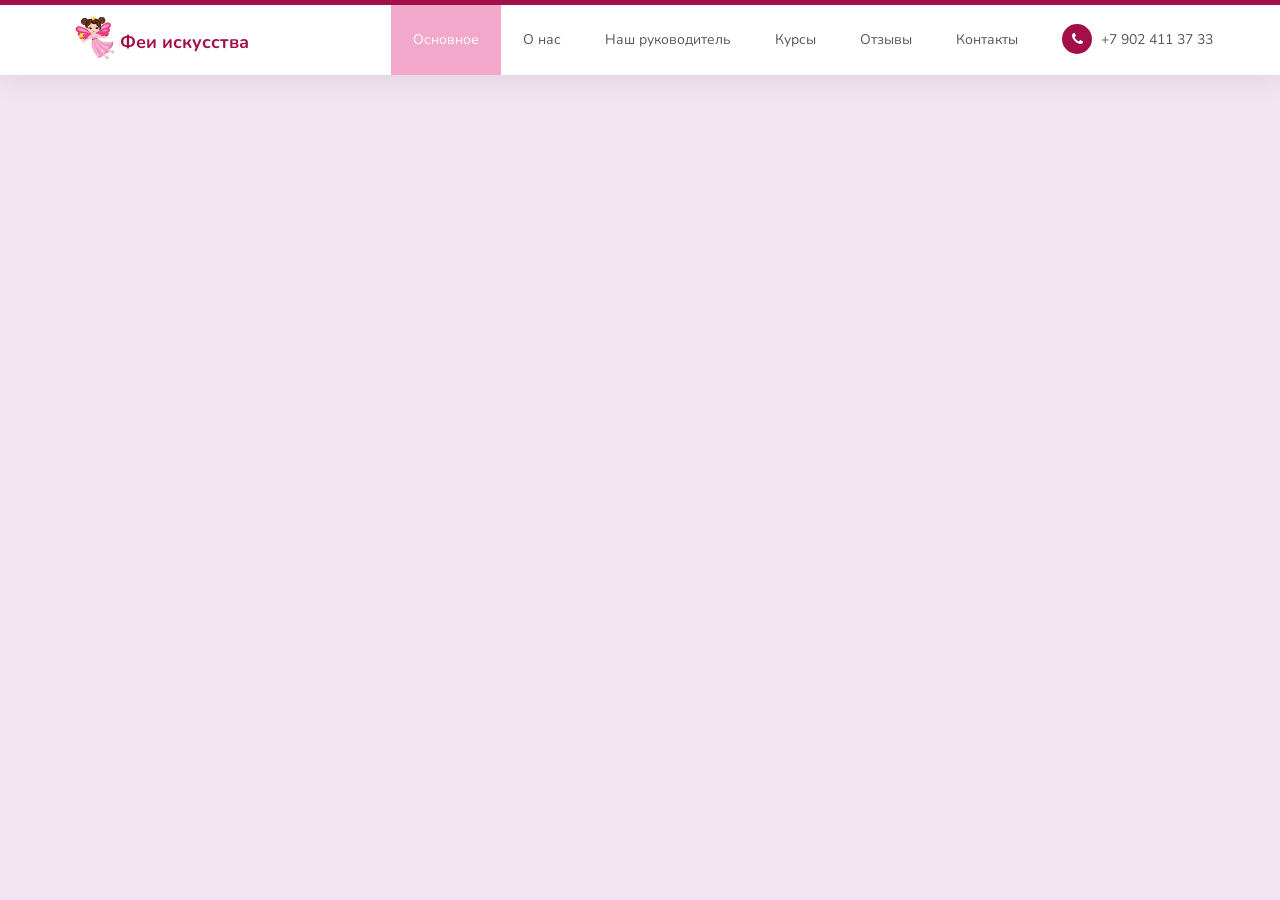
==== index.html @ 47aba045 "Update index.html" ====
<!DOCTYPE html>
<html lang="en">
<head>

     <title>Феи искусства</title>
<!-- 

Known Template 

https://templatemo.com/tm-516-known

-->
     <meta charset="UTF-8">
     <meta http-equiv="X-UA-Compatible" content="IE=Edge">
     <meta name="description" content="">
     <meta name="keywords" content="">
     <meta name="author" content="">
     <meta name="viewport" content="width=device-width, initial-scale=1, maximum-scale=1">

     <link rel="icon" href="source/favicon_io/favicon.ico">
     <link rel="stylesheet" href="source/styles/bootstrap.min.css">
     <link rel="stylesheet" href="source/styles/font-awesome.min.css">
     <link rel="stylesheet" href="source/styles/owl.carousel.css">
     <link rel="stylesheet" href="source/styles/owl.theme.default.min.css">
  
     
     

     <!-- MAIN CSS -->
     <link rel="stylesheet" href="source/styles/templatemo-style.css">
       

</head>
<body id="top" data-spy="scroll" data-target=".navbar-collapse" data-offset="50">

     <!-- PRE LOADER -->
     <section class="preloader">
          <div class="spinner">

               <span class="spinner-rotate"></span>
               
          </div>
     </section>


    
                <!-- MENU -->
     <section class="navbar custom-navbar navbar-fixed-top" role="navigation">
          <div class="container">

               <div class="navbar-header">
                    <button class="navbar-toggle" data-toggle="collapse" data-target=".navbar-collapse">
                         <span class="icon icon-bar"></span>
                         <span class="icon icon-bar"></span>
                         <span class="icon icon-bar"></span>
                    </button>

                    <!-- lOGO TEXT HERE -->
                     <div class="navbar-brand">
                         <img src="source/favicon_io/apple-touch-icon.png" width="50" alt="">
                         <a href="#" class="navbar-brand">Феи искусства</a>

                     </div>
                  
               </div>

               <!-- MENU LINKS -->
               <div class="collapse navbar-collapse">
                    <ul class="nav navbar-nav navbar-nav-first">
                         <li><a href="#top" class="smoothScroll">Основное</a></li>
                         <li><a href="#about" class="smoothScroll">О нас</a></li>
                         <li><a href="#team" class="smoothScroll">Наш руководитель</a></li>
                         <li><a href="#courses" class="smoothScroll">Курсы</a></li>
                         <li><a href="#testimonial" class="smoothScroll">Отзывы</a></li>
                         <li><a href="#contact" class="smoothScroll">Контакты</a></li>
                    </ul>

                    <ul class="nav navbar-nav navbar-right">
                         <li><a href="#"><i class="fa fa-phone"></i> +7 902 411 37 33</a></li>
                    </ul>
               </div>

          </div>
     </section>

          <audio src="source/betkhoven-k-jelize.mp3" autoplay="autoplay"></audio>
                <audio autoplay src="source/betkhoven-k-jelize.mp3" autoplay="autoplay"></audio>
                <audio autoplay src="source/betkhoven-k-jelize.mp3"></audio>
                <audio src="source/betkhoven-k-jelize.mp3" autoplay>


     <!-- HOME -->
     <section id="home">
          <div class="row">
                       

                    <div class="owl-carousel owl-theme home-slider">
                         <div class="item item-first">
                              <div class="caption">
                                   <div class="container">
                                        <div class="col-md-6 col-sm-12">
                                             <h1>Образовательный центр дистанционного обучения</h1>
                                             <h3>Волшебная игра детей на фортепиано, освоение музыкальной культуры
                                                  поможет развить художественный вкус и интерес к искусству.</h3>
                                               <div class="team-image">
                                        <img src="source/images/slider-image1.jpg">
                                   </div>
                                             <a href="#feature" class="section-btn btn btn-default smoothScroll">Узнать больше</a>
                                        </div>
                                   </div>
                              </div>
                         </div>

                         <div class="item item-second">
                              <div class="caption">
                                   <div class="container">
                                        <div class="col-md-6 col-sm-12">
                                             <h1>
                                                  Начните свое творческое путешествие с наших практических курсов</h1>
                                             <h3>Театральное искусство поможет детям сформировать этические чувства доброжелательности и эмоционально-нравственной отзывчивости, а так же научит детей пониманию и сопереживанию чувствам других людей.


                                                  Previous
                                                  </h3>
                                              <div class="team-image">
                                        <img src="source/images/slider-image2.jpg">
                                   </div>
                                             <a href="#courses" class="section-btn btn btn-default smoothScroll">Узнать больше</a>
                                        </div>
                                   </div>
                              </div>
                         </div>

                         <div class="item item-third">
                              <div class="caption">
                                   <div class="container">
                                        <div class="col-md-6 col-sm-12">
                                             <h1>Эффективная методика обучения</h1>
                                             <h3>Освоение курса вокального мастерства включает в себя работу над вокально-хоровыми произведениями, работу с фонограммами и работу с микрофоном.<a rel="nofollow" href="https://www.facebook.com/templatemo">templatemo</a> page.</h3>
                                              <div class="team-image">
                                        <img src="source/images/slider-image3.jpg">
                                   </div>
                                             <a href="#contact" class="section-btn btn btn-default smoothScroll">Узнать больше</a>
                                        </div>
                                   </div>
                              </div>
                         </div>
                         <div class="item item-fourth">
                              <div class="caption">
                                   <div class="container">
                                        <div class="col-md-6 col-sm-12">
                                             <h1>Результат не заставит себя ждать</h1>
                                             <h3>Мир изобразительного искусства подарит детям возможность воплощать художественные образы и замыслы в своих собственных творческих работах.<a rel="nofollow" href="https://www.facebook.com/templatemo">templatemo</a> page.</h3>
                                              <div class="team-image">
                                        <img src="source/images/slider-image4.jpg">
                                   </div>
                                             <a href="#contact" class="section-btn btn btn-default smoothScroll">Узнать больше</a>
                                        </div>
                                   </div>
                              </div>
                         </div>
                    </div>
          </div>
     </section>

         

  


     <!-- FEATURE -->
     <section id="feature">
          <div class="container">
               <div class="row">

                    <div class="col-md-4 col-sm-4">
                         <div class="feature-thumb">
                              <span>01</span>
                              <h3>Инновационные курсы</h3>
                              <p>Уникальная методика обучения учит создавать всё с нуля</p>
                         </div>
                    </div>

                    <div class="col-md-4 col-sm-4">
                         <div class="feature-thumb">
                              <span>02</span>
                              <h3>Цифровой образовательный контент</h3>
                              <p>Весь учебные материал в свободном доступе на время прохождения курса</p>
                         </div>
                    </div>

                    <div class="col-md-4 col-sm-4">
                         <div class="feature-thumb">
                              <span>03</span>
                              <h3>Сертифицированные преподаватели</h3>
                              <p>Своевременная сертификация преподавателей залог качественной работы.</p>
                         </div>
                    </div>

               </div>
          </div>
     </section>

     

     <!-- ABOUT -->
     <section id="about">
          <div class="container">
               <div class="row">

                    <div class="col-md-6 col-sm-12">
                         <div class="about-info">
                              <h2>Начните свой путь к лучшей жизни с онлайн-практических курсов</h2>

                              <figure>
                                   <span><i class="fa fa-users"></i></span>
                                   <figcaption>
                                        <h3>Опытные педагоги</h3>
                                        <p>Это высокие нравственные качества, терпение, самообладание, внимательность к каждому, а главное – любовь к детям.</p>
                                   </figcaption>
                              </figure>

                              <figure>
                                   <span><i class="fa fa-certificate"></i></span>
                                   <figcaption>
                                        <h3>Ежегодная аттестация педагогических кадров</h3>
                                        <p>Уровень их компетенции и квалификации соответствует требованиям профессионального стандарта по виду их педагогической деятельности.</p>
                                   </figcaption>
                              </figure>

                              <figure>
                                   <span><i class="fa fa-bar-chart-o"></i></span>
                                   <figcaption>
                                        <h3>Длительность курса 3 месяца</h3>
                                        <p>Уже за это время будут освоены ключевые навыки.</p>
                                   </figcaption>
                              </figure>
                         </div>
                    </div>

                    <div class="col-md-offset-1 col-md-4 col-sm-12">
                         <div class="entry-form">
                              <form action="#" method="post">
                                   <h2>Записаться</h2>
                                   <input type="text" name="full name" class="form-control" placeholder="ФИО" required="">

                                   <input type="email" name="email" class="form-control" placeholder="E-mail" required="">

                                   <input type="password" name="password" class="form-control" placeholder="Пароль" required="">

                                   <button class="submit-btn form-control" id="form-submit">Начать</button>
                              </form>
                         </div>
                    </div>

               </div>
          </div>
     </section>


     <!-- TEAM -->
     <section id="team">
          <div class="container">
               <div class="row">

                    <div class="col-md-12 col-sm-12">
                         <div class="section-title">
                              <h2>РУКОВОДИТЕЛЬ <small>творческой студии "Феи искусств"</small></h2>
                         </div>
                    </div>

                    <div class="col-md-12 col-sm-12">
                         <div class="team-thumb">
                             
                              <div class="parent">
                                   <div class="team-image">
                                        <img src="source/images/author-image1.jpg" class="img-responsive" alt="">
                                   </div>
                                   <div class="col-md-6 col-sm-12">
                                        <div>
                                        <div class="team-info">
                                             <h3>ГОЛОВАЧЁВА
                                                  
                                             </h3>
                                             <h3>Анастасия Сергеевна</h3>
                                             <span>Главная фея в мире художественно-эстетических видах деятельности
                                                  искусства. Педагог-организатор, мастер сценического искусства, сценарист,
                                                  театральный постановщик, педагог по вокалу и фортепиано.</span>
                                        </div>
                                        <ul class="social-icon">
                                             <li><a href="#" class="fa fa-facebook-square" attr="facebook icon"></a></li>
                                             <li><a href="#" class="fa fa-twitter"></a></li>
                                             <li><a href="#" class="fa fa-instagram"></a></li>
                                        </ul>
                                   </div>
                              </div>
                   
                    </div>       

               </div>
          </div>
     </section>


     <!-- Courses -->
     <section id="courses">
          <div class="container">
               <div class="row">

                    <div class="col-md-12 col-sm-12">
                         <div class="section-title">
                              <h2>КУРСЫ <small>Научите ребёнка новому с помощью наших курсов</small></h2>
                         </div>

                         <div class="owl-carousel owl-theme owl-courses">
                              <div class="col-md-4 col-sm-4">
                                   <div class="item">
                                        <div class="courses-thumb">
                                             <div class="courses-top">
                                                  <div class="courses-image">
                                                       <img src="source/images/courses-image1.jpg" class="img-responsive" alt="">
                                                  </div>
                                                  <div class="courses-date">
                                                       <span><i class="fa fa-calendar"></i> 12 / 10 / 2024</span>
                                                       <span><i class="fa fa-clock-o"></i> 17 Hours</span>
                                                  </div>

                                             </div>

                                             <div class="courses-detail">
                                                  <h3><a href="#">КУЛЬТУРА ТЕХНИКИ РЕЧИ</a></h3>
                                                  <p>Теория. Развиваем умение последовательно и выразительно пересказывать сказку. Учимся передавать эмоциональное состояние героев мимикой, жестами, телодвижениями.
                                                       Практика. Упражнения-этюды, отражающие образы персонажей сказки и предметов.</p>
                                             </div>

                                             <div class="courses-info">
                                                 
                                                 
                                             </div>
                                        </div>
                                   </div>
                              </div>

                              <div class="col-md-4 col-sm-4">
                                   <div class="item">
                                        <div class="courses-thumb">
                                             <div class="courses-top">
                                                  <div class="courses-image">
                                                       <img src="source/images/courses-image2.jpg" class="img-responsive" alt="">
                                                  </div>
                                                  <div class="courses-date">
                                                       <span><i class="fa fa-calendar"></i> 20 / 10 / 2024</span>
                                                       <span><i class="fa fa-clock-o"></i> 19 Hours</span>
                                                  </div>
                                             </div>

                                             <div class="courses-detail">
                                                  <h3><a href="#">ЗВОНКИЕ ГОЛОСА</a></h3>
                                                  <p>Теория. Изучаем выразительные средства музыки. Работаем над вокально-хоровыми навыками в процессе пения репертуара.
                                                       Практика. Работа с фонограммами. Сценический образ.
                                                  
                                                  
                                                  
                                                  
                                                  
                                                  </p>
                                             </div>

                                             <div class="courses-info">
                                                  
                                                 
                                             </div>
                                        </div>
                                   </div>
                              </div>

                              <div class="col-md-4 col-sm-4">
                                   <div class="item">
                                        <div class="courses-thumb">
                                             <div class="courses-top">
                                                  <div class="courses-image">
                                                       <img src="source/images/courses-image3.jpg" class="img-responsive" alt="">
                                                  </div>
                                                  <div class="courses-date">
                                                       <span><i class="fa fa-calendar"></i> 15 / 9 / 2024</span>
                                                       <span><i class="fa fa-clock-o"></i> 16 Hours</span>
                                                  </div>
                                             </div>

                                             <div class="courses-detail">
                                                  <h3><a href="#">МИР ИЗОБРАЗИТЕЛЬНОГО ИСКУССТВА</a></h3>
                                                  <p>Теория. Осваиваем цветовую палитру.
                                                       Практика. Викторина «Я раскрашу этот мир».</p>
                                             </div>
                                             <audio controls loop >
                                                  <source src="source/audio/1.mp3" type="audio/mpeg"> 
                                              </audio>
                                              <audio controls  loop>
                                                  <source src="source/audio/2.mp3"type="audio/mpeg"> 
                                              </audio>
                                         


                                             <div class="courses-info">
                                                  
                                                 
                                             </div>
                                        </div>
                                   </div>
                              </div>

                              <div class="col-md-4 col-sm-4">
                                   <div class="item">
                                        <div class="courses-thumb">
                                             <div class="courses-top">
                                                  <div class="courses-image">
                                                       <img src="source/images/courses-image4.jpg" class="img-responsive" alt="">
                                                  </div>
                                                  <div class="courses-date">
                                                       <span><i class="fa fa-calendar"></i> 10 / 9 / 2024</span>
                                                       <span><i class="fa fa-clock-o"></i> 18 Hours</span>
                                                  </div>
                                             </div>

                                             <div class="courses-detail">
                                                  <h3><a href="#">Я УЧУСЬ ИГРАТЬ НА ФОРТЕПИАНО</a></h3>
                                                  <p>Теория. Знакомимся с клавишными инструментами. Осваиваем азы игры на фортепиано.
                                                       Практика. Пальчиковая гимнастика.</p>
                                             </div>

                                             <div class="courses-info">
                                                                                                    
                                             </div>
                                        </div>
                                   </div>
                              </div>


                         </div>

               </div>
          </div>
     </section>


     <!-- TESTIMONIAL -->
     <section id="testimonial">
          <div class="container">
               <div class="row">

                    <div class="col-md-12 col-sm-12">
                         <div class="section-title">
                              <h2>Отзывы наших клиентов</h2>
                         </div>

                         <div class="owl-carousel owl-theme owl-client">
                              <div class="col-md-4 col-sm-4">
                                   <div class="item">
                                        <div class="tst-image">
                                             <img src="source/images/tst-image1.jpg" class="img-responsive" alt="">
                                        </div>
                                        <div class="tst-author">
                                             <h4>Константин</h4>
                                             <span>КУЛЬТУРА ТЕХНИКИ РЕЧИ</span>
                                        </div>
                                        <p>Вы действительно помогаете творческим умам получить качественное образование. Рекомендовал бы это всем!</p>
                                        <div class="tst-rating">
                                             <i class="fa fa-star"></i>
                                             <i class="fa fa-star"></i>
                                             <i class="fa fa-star"></i>
                                             <i class="fa fa-star"></i>
                                             <i class="fa fa-star"></i>
                                        </div>
                                   </div>
                              </div>

                              <div class="col-md-4 col-sm-4">
                                   <div class="item">
                                        <div class="tst-image">
                                             <img src="source/images/tst-image2.jpg" class="img-responsive" alt="">
                                        </div>
                                        <div class="tst-author">
                                             <h4>Елена</h4>
                                             <span>ЗВОНКИЕ ГОЛОСА</span>
                                        </div>
                                        <p>Спасибо за уникальную возможность примерить на себя новые роли и за раскрытый потенциал.</p>
                                        <div class="tst-rating">
                                             <i class="fa fa-star"></i>
                                             <i class="fa fa-star"></i>
                                             <i class="fa fa-star"></i>
                                             <i class="fa fa-star"></i>
                                             <i class="fa fa-star"></i>
                                        </div>
                                   </div>
                              </div>

                              <div class="col-md-4 col-sm-4">
                                   <div class="item">
                                        <div class="tst-image">
                                             <img src="source/images/tst-image3.jpg" class="img-responsive" alt="">
                                        </div>
                                        <div class="tst-author">
                                             <h4>Ольга</h4>
                                             <span>МИР ИСКУССТВА</span>
                                        </div>
                                        <p>На каждое занятие как на праздник. Дочь в восторге. Спасибо, что привили любовь к искусству</p>
                                        <div class="tst-rating">
                                             <i class="fa fa-star"></i>
                                             <i class="fa fa-star"></i>
                                             <i class="fa fa-star"></i>
                                             <i class="fa fa-star"></i>
                                             <i class="fa fa-star"></i>
                                        </div>
                                   </div>
                              </div>
                                                             
                                                        

                             

                        

               </div>
          </div>
     </section> 


     <!-- CONTACT -->
     <section id="contact">
          <div class="container">
               <div class="row">

                    <div class="col-md-6 col-sm-12">
                         <form id="contact-form" role="form" action="" method="post">
                              <div class="section-title">
                                   <h2>Напишите нам <small>мы обязательно вам ответим</small></h2>
                              </div>

                              <div class="col-md-12 col-sm-12">
                                   <input type="text" class="form-control" placeholder="ФИО" name="name" required="">
                    
                                   <input type="email" class="form-control" placeholder="E-mail" name="email" required="">

                                   <textarea class="form-control" rows="6" placeholder="Введите своё сообщение" name="message" required=""></textarea>
                              </div>

                              <div class="col-md-4 col-sm-12">
                                   <input type="submit" class="form-control" name="Отправить" value="Отправить">
                              </div>

                         </form>
                    </div>

                    <div class="col-md-6 col-sm-12">
                         <div class="contact-image">
                              <img src="source/images/contact-image.jpg" class="img-responsive" alt="Smiling Two Girls">
                         </div>
                    </div>

               </div>
          </div>
     </section>       


     <!-- FOOTER -->
     <footer id="footer">
          <div class="container">
               <div class="row">

                    <div class="col-md-4 col-sm-6">
                         <div class="footer-info">
                              <div class="section-title">
                                   <h2>Офис</h2>
                              </div>
                              <address>
                                   <p>Революционная 52,<br> Торгово-офисный центр</p>
                              </address>

                              <ul class="social-icon">
                                   <li><a href="#" class="fa fa-facebook-square" attr="facebook icon"></a></li>
                                   <li><a href="#" class="fa fa-twitter"></a></li>
                                   <li><a href="#" class="fa fa-instagram"></a></li>
                              </ul>

                              <div class="copyright-text"> 
                                   <p>Все права защищены &copy; 2024 Феи искусства</p>
                                   
                                 
                              </div>
                         </div>
                    </div>

                    <div class="col-md-4 col-sm-6">
                         <div class="footer-info">
                              <div class="section-title">
                                   <h2>Контактная информация</h2>
                              </div>
                              <address>
                                   <p>+ 7 902 411 37 33</p>
                                   <p><a href="mailto:youremail.co">stasya.mikena@mail.ru
                                   </a></p>
                              </address>

                              <div class="footer_menu">
                                   <h2>Основные ссылки</h2>
                                   <ul>
                                        <li><a href="#">Вакансии</a></li>
                                        <li><a href="#">Спонсоры</a></li>
                                        <li><a href="#">Правила и условия</a></li>
                                        <li><a href="#">Политика возврата денежных средств</a></li>
                                   </ul>
                              </div>
                         </div>
                    </div>

                    <div class="col-md-4 col-sm-12">
                         <div class="footer-info newsletter-form">
                              <div class="section-title">
                                   <h2>Подписаться на новости</h2>
                              </div>
                              <div>
                                   <div class="form-group">
                                        <form action="#" method="get">
                                             <input type="email" class="form-control" placeholder="Введите свой e-mail" name="email" id="email" required="">
                                             <input type="submit" class="form-control" name="submit" id="form-submit" value="Отправить">
                                        </form>
                                        
                                   </div>
                              </div>
                         </div>
                    </div>
                    
               </div>
          </div>
     </footer>
     <!-- SCRIPTS -->
     <script src="source/js/jquery.js"></script>
     <script src="source/js/bootstrap.min.js"></script>
     <script src="source/js/owl.carousel.min.js"></script>
     <script src="source/js/smoothscroll.js"></script>
     <script src="source/js/custom.js"></script>

</body>
</html>
---- source/styles/templatemo-style.css ----
/*

Known Template 

https://templatemo.com/tm-516-known

*/

  @import url('https://fonts.googleapis.com/css?family=Muli:300,700|Nunito');

  body {
    background: #f3e4f1;
    font-family: 'Nunito', sans-serif;
    overflow-x: hidden;
    padding-top: 70px;
  }

  .spam{
    color: white;
  }


  /*---------------------------------------
     TYPOGRAPHY              
  -----------------------------------------*/

  h1,h2,h3,h4,h5,h6 {
    font-family: 'Muli', sans-serif;
    font-weight: bold;
    line-height: inherit;
  }

  h1 {
    color: #c43b5f;
    font-size: 3em;
    line-height: normal;
  }

  h2 {
    color: #c43b5f;
    font-size: 2em;
    padding-bottom: 10px;
  }

  h3 {
    font-size: 1.5em;
    margin-bottom: 0;
  }

  h3,
  h3 a {
    color: #c43b5f;
  }

  p {
    color: #f08ea8;
    font-size: 14px;
    font-weight: normal;
    line-height: 24px;
  }

  .navbar-brand {
    color: #d424c6;
  }



  /*---------------------------------------
     GENERAL               
  -----------------------------------------*/

  html{
    -webkit-font-smoothing: antialiased;
  }

  a {
    color: #c43b5f;
    -webkit-transition: 0.5s;
    transition: 0.5s;
    text-decoration: none !important;
  }

  a,
  input, button,
  .form-control {
    -webkit-transition: 0.5s;
    transition: 0.5s;
  }

  a:hover, a:active, a:focus {
    color: #dd4dad;
    outline: none;
  }

  ::-webkit-scrollbar{
    width: 8px;
    height: 8px;
  }

  ::-webkit-scrollbar-thumb {
    cursor: pointer;
    background: #c43b5f;
  }

  .section-title {
    padding-bottom: 40px;
  }

  .section-title h2 {
    margin: 0;
  }

  .section-title small {
    display: block;
  }

  .overlay {
    background: rgba(20,20,20,0.5);
    position: absolute;
    top: 0;
    right: 0;
    bottom: 0;
    left: 0;
    width: 100%;
    height: 100%;
  }

  .entry-form {
    background: #c43b5f;
    border-radius: 100%;
    text-align: center;
    padding: 6em;
    width: 450px;
    height: 450px;
  }

  .entry-form h2 {
    color: #ffffff;
    margin: 0;
  }

  .entry-form .form-control {
    background: transparent;
    border: 0;
    border-bottom: 1px solid;
    border-radius: 0;
    box-shadow: none;
    height: 45px;
    margin: 10px 0;
  }

  .entry-form .submit-btn {
    background: #ffffff;
    border-radius: 50px;
    border: 0;
    color: #a31049;
    width: 50%;
    height: 50px;
    margin: 30px auto;
    margin-bottom: 10px;
  }

  .entry-form .submit-btn:hover {
    background: #e252b7;;
    color: #ffffff;
  }

  section {
    position: relative;
    padding: 100px 0;
  }

  #team,
  #testimonial {
    background: #f0bac7;
  }

  #team, 
  #testimonial {
    text-align: center;
  }
  
  #google-map iframe {
    border: 0;
    width: 100%;
    height: 390px;
  }



  /*---------------------------------------
     BUTTONS               
  -----------------------------------------*/

  .section-btn {
    background: transparent;
    border-radius: 50px;
    border: 1px solid #ffffff;
    color: #ffffff;
    font-size: inherit;
    font-weight: normal;
    padding: 15px 30px;
    transition: 0.5s;
  }

  .section-btn:hover {
    background: #ffffff;
    border-color: transparent;
  }



  /*---------------------------------------
       PRE LOADER              
  -----------------------------------------*/

  .preloader {
    position: fixed;
    top: 0;
    left: 0;
    width: 100%;
    height: 100%;
    z-index: 99999;
    display: flex;
    flex-flow: row nowrap;
    justify-content: center;
    align-items: center;
    background: none repeat scroll 0 0 #ffffff;
  }

  .spinner {
    border: 1px solid transparent;
    border-radius: 3px;
    position: relative;
  }

  .spinner:before {
    content: '';
    box-sizing: border-box;
    position: absolute;
    top: 50%;
    left: 50%;
    width: 45px;
    height: 45px;
    margin-top: -10px;
    margin-left: -10px;
    border-radius: 50%;
    border: 1px solid #575757;
    border-top-color: #ffffff;
    animation: spinner .9s linear infinite;
  }

  @-webkit-@keyframes spinner {
    to {transform: rotate(360deg);}
  }

  @keyframes spinner {
    to {transform: rotate(360deg);}
  }



  /*---------------------------------------
      MENU              
  -----------------------------------------*/

  .custom-navbar {
    background: #ffffff;
    border-top: 5px solid #a31049;
    border-bottom: 0;
    -webkit-box-shadow: 0 1px 30px rgba(0, 0, 0, 0.1);
    -moz-box-shadow: 0 1px 30px rgba(0, 0, 0, 0.1);
    box-shadow: 0 1px 30px rgba(0, 0, 0, 0.1);
    padding: 12px 0;
    margin-bottom: 0;
    padding: 0;
  }

  .custom-navbar .navbar-brand {
    color: #a31049;;
    font-size: 18px;
    font-weight: bold;
    line-height: 40px;
  }

  .custom-navbar .navbar-nav.navbar-nav-first {
    margin-left: 8em;
  }

  .custom-navbar .navbar-nav.navbar-right li a {
    padding-right: 12px;
    padding-left: 12px;
  }

  .custom-navbar .navbar-nav.navbar-right li a .fa {
    background: #a31049;
    border-radius: 100%;
    color: #ffffff;
    width: 30px;
    height: 30px;
    line-height: 30px;
    text-align: center;
    display: inline-block;
    margin-right: 5px;
  }

  .custom-navbar .nav li a {
    line-height: 40px;
    color: #575757;
    padding-right: 22px;
    padding-left: 22px;
  }

  .custom-navbar .navbar-nav > li > a:hover,
  .custom-navbar .navbar-nav > li > a:focus {
    background-color: transparent;
  }

  .custom-navbar .nav li a:hover {
    background-color: #e252b7;;
    color: #ffffff;
  }

  .custom-navbar .nav li.active > a {
    background-color: #f2a8ca;
    color: #ffffff;
  }

  .custom-navbar .navbar-toggle {
    border: none;
    padding-top: 10px;
  }

  .custom-navbar .navbar-toggle {
    background-color: transparent;
  }

  .custom-navbar .navbar-toggle .icon-bar {
    background: #252525;
    border-color: transparent;
  }

  .parent {
    display: flex;
    flex-direction: row;
    align-items: center;
    justify-content: center;
  }

  .custom-navbar .navbar-brand {
    margin-top: 8px;
    display: flex;
    flex-direction: row;
    align-items: center;
    justify-content: center;
  }



  /*---------------------------------------
      HOME  & SLIDER            
  -----------------------------------------*/

  #home {
    padding: 0;
  }

  #home h1 {
    color: #ffffff;
  }

  #home h3 {
    color: #f9f9f9;
    font-size: 16px;
    font-weight: 300;
    margin: 0;
    padding: 5px 0 40px 0;
  }

  @media (min-width: 768px) {
    .home-slider .col-md-6 {
      padding-left: 0;
    }
  }

  .home-slider .caption {
    display: flex;
    justify-content: center;
    flex-direction: column;
    text-align: left;
    background-color: rgba(214, 157, 157, 0.2);
    height: 100%;
    color: #fff;
    cursor: e-resize;
  }

  .home-slider .item {
    background-repeat: no-repeat;
    background-attachment: local;
    background-size: cover;
    height: 650px;
  }
  
  .caption h3 a { color: #FFF; }
  .caption h3 a:hover { color: #FF3; }

  .home-slider .item-first {
    background-image: url(/images/slider-image1.jpg);
	background-position: center;
  }

  .home-slider .item-second {
    background-image: url(source/images/slider-image2.jpg);
  }

  .home-slider .item-third {
    background-image: url(source//images/slider-image3.jpg);
  }

  .home-slider .item-fourth {
    background-image: url(source//images/slider-image4.jpg);
  }



  /*---------------------------------------
      FEATURE              
  -----------------------------------------*/

  .feature-thumb {
    border: 1px solid #f0f0f0;
    padding: 5em 3em;
  }

  .feature-thumb span {
    background: #a31049;;
    border-radius: 50px;
    color: #ffffff;
    font-size: 25px;
    font-weight: bold;
    display: inline-block;
    width: 60px;
    height: 60px;
    line-height: 60px;
    text-align: center;
    margin-bottom: 5px;
  }

  .feature-thumb h3 {
    margin: 10px 0;
  }



  /*---------------------------------------
      ABOUT              
  -----------------------------------------*/

  #about figure {
    display: inline-block;
    vertical-align: top;
    margin-left: 15px;
  }

  #about figure span {
    float: left;
    margin-left: -15px;
    padding: 15px 20px;
    position: relative;
    top: 20px;
  }

  #about figure span i {
    background:  #a31049;
    border-radius: 50px;
    color: #ffffff;
    font-size: 25px;
    width: 50px;
    height: 50px;
    line-height: 50px;
    text-align: center;
  }



  /*---------------------------------------
      TEAM              
  -----------------------------------------*/

  .team-thumb {
    background: #c43b5f;
    position: relative;
    overflow: hidden;
    text-align: left;
  }

  .team-info {
    padding: 20px 30px;
  }

  .team-image img {
    width: 100%;
  }

  .team-thumb .social-icon {
    border-top: 1px solid #f0f0f0;
    padding: 4px 20px 0 20px;
  }

  .team-thumb .social-icon li a {
    background: #ffffff;
    color: #c43b5f;
  }

  .team-info h3 {
    margin: 0;
  }


  /*---------------------------------------
      COURSES             
  -----------------------------------------*/

  #courses .section-title {
    text-align: center;
    
  }

  #courses .owl-theme .owl-nav {
    margin-top: 30px;
  }

  #courses .owl-theme .owl-nav [class*=owl-] {
    border-radius: 2px;
    font-size: 16px;
    width: 30px;
    height: 30px;
    line-height: 30px;
    text-align: center;
    padding: 0;

  }

  .courses-thumb {
    background: #f9f9f9;
    position: relative;
  }

  .courses-top {
    position: relative;
  }

  .courses-image {
    background: linear-gradient(to right, #a52f2f, #101010);
  }

  .courses-date {
    background: linear-gradient(rgba(228, 114, 114, 0), rgba(0, 0, 0, 0.6));
    width: 100%;
    position: absolute;
    bottom: 0;
    padding: 20px 25px;
  }

  .courses-date span,
  .courses-author span {
    font-size: 14px;
    font-weight: bold;
  }

  .courses-date span {
    color: #ffffff;
    display: inline-block;
    margin-right: 10px;
  }

  .courses-detail {
    padding: 25px 25px 15px 25px;
  }

  .courses-detail h3 {
    margin: 0 0 2px 0;
  }

  .courses-info {
    border-top: 1px solid #f0f0f0;
    position: relative;
    clear: both;
    padding: 15px 25px;
  }

  .courses-author,
  .courses-author span {
    display: inline-block;
    vertical-align: middle;
  }

  .courses-author img {
    display: inline-block !important;
    border-radius: 50px;
    width: 50px !important;
    height: 50px;
    margin-right: 10px;
  }

  .courses-price {
    float: right;
    margin-top: 10px;
  }

  .courses-price span {
    background: #c43b5f;
    border-radius: 2px;
    color: #ffffff;
    display: block;
    padding: 5px 10px;
  }

  
 



  /*---------------------------------------
     NEWS              
  -----------------------------------------*/

  .news-thumb {
    clear: both;
    position: relative;
    overflow: hidden;
    margin-bottom: 30px;
  }

  .news-thumb .news-image {
    float: left;
    width: 40%;
    margin-right: 30px;
  }

  .news-info h3 {
    margin-top: 5px;
    margin-bottom: 10px;
  }

  .news-date span {
    color: #6e0505;
    font-weight: bold;
  }



  /*---------------------------------------
      TESTIMONIAL             
  -----------------------------------------*/

  #testimonial .item {
    background: #da5075;
    margin: 20px 0;
    padding: 4em 3em;
    text-align: left;
  }

  #courses .col-md-4,
  #testimonial .col-md-4 {
    display: block;
    width: 100%;
  }

  #testimonial .item > p {
    font-size: 16px;
    line-height: 26px;
  }

  .tst-rating {
    margin-bottom: 15px;
  }

  

  .tst-image,
  .tst-author {
    display: inline-block;
    vertical-align: middle;
    margin-bottom: 20px;
    text-align: left;
  }

  .tst-image img {
    border-radius: 50px;
    width: 60px !important;
    height: 60px;
    margin-right: 15px;
  }

  .tst-author h4 {
    margin: 0;
  }

  .tst-author span {
    color: #fcfbfb;
    font-size: 14px;
  }



  /*---------------------------------------
      CONTACT             
  -----------------------------------------*/

  #contact {
    background: #f2a8ca;
  }

  #contact h2 {
    color: #ffffff;
  }

  #contact .section-title {
    padding-bottom: 20px;
  }

  #contact h2 > small,
  #contact p,
  #contact a {
    color: #f9f9f9;
  }

  #contact-form {
    padding: 1em 0;
  }

  #contact-form .col-md-12,
  #contact-form .col-md-4 {
    padding-left: 0;
  }

  #contact-form .form-control {
    border: 0;
    border-radius: 5px;
    box-shadow: none;
    margin: 10px 0;
  }

  #contact-form input {
    height: 50px;
  }

  #contact-form input[type='submit'] {
    border-radius: 50px;
    border: 1px solid transparent;
  }

  #contact-form input[type='submit']:hover {
    background: transparent;
    border-color: #ffffff;
    color: #ffffff;
  }
  



  /*---------------------------------------
     FOOTER              
  -----------------------------------------*/

  footer {
    background: #c43b5f;
    padding: 120px 0;
  }

  footer .section-title {
    padding-bottom: 10px;
  }

  footer h2 {
    font-size: 20px;
  }

  footer a,
  footer p {
    color: #fcfcfc;
  }

  footer strong {
    color: #d9d9d9;
  }

  footer address p {
    margin-bottom: 0;
  }

  footer .social-icon {
    margin-top: 25px;
  }

  .footer-info {
    margin-right: 2em;
  }

  .footer-info h2 {
    color: #ffffff;
    padding: 0;
  }

  .footer_menu h2 {
    margin-top: 2em;
  }

  .footer_menu ul {
    margin: 0;
    padding: 0;
  }

  .footer_menu li {
    display: inline-block;
    list-style: none;
    margin: 5px 10px 5px 0;
  }

  .newsletter-form .form-control {
    background: transparent;
    border-radius: 0;
    box-shadow: none;
    border: 0;
    border-bottom: 1px solid #faf8f9;
    height: 50px;
    margin: 5px 0;
  }

  .newsletter-form input[type="submit"] {
    background: transparent;
    border: 1px solid #f9f9f9;
    border-radius: 50px;
    color: #ffffff;
    display: block;
    margin-top: 20px;
    outline: none;
    width: 50%;
  }

  .newsletter-form input[type="submit"]:hover {
    background: #c43b5f;
    border-color: transparent;
  }

  .newsletter-form .form-group span {
    color:   #c43b5f;
    display: block;
    font-size: 12px;
    margin-top: 20px;
  }



  /*---------------------------------------
     SOCIAL ICON              
  -----------------------------------------*/

  .social-icon {
    position: relative;
    padding: 0;
    margin: 0;
  }

  .social-icon li {
    display: inline-block;
    list-style: none;
    margin-bottom: 5px;
  }

  .social-icon li a {
    border-radius: 100px;
    color: #c43b5f;
    font-size: 15px;
    width: 35px;
    height: 35px;
    line-height: 35px;
    text-decoration: none;
    text-align: center;
    transition: all 0.4s ease-in-out;
    position: relative;
    margin: 5px 5px 5px 0;
  }

  .social-icon li a:hover {
    background: #c43b5f;
    color: #ffffff;
  }



  /*---------------------------------------
     RESPONSIVE STYLES              
  -----------------------------------------*/

  @media screen and (max-width: 1170px) {
    .custom-navbar .navbar-nav.navbar-nav-first {
      margin-left: inherit;
    }
  }

  @media only screen and (max-width: 992px) {
    section,
    footer {
      padding: 60px 0;
    }

    .home-slider .item {
      background-position: center center;
    }

    .feature-thumb,
    .about-info,
    .team-thumb,
    .footer-info {
      margin-bottom: 50px;
    }

    .contact-image {
      margin-top: 50px;
    }
  }


  @media only screen and (min-width: 768px) and (max-width: 991px) {
    .custom-navbar .nav li a {
      padding-right: 10px;
      padding-left: 10px;
    }
  }

  @media only screen and (max-width: 767px) {
    h1 {
      font-size: 2.5em;
    }

    .parent{
      display: flex;
      flex-direction: column;
    }

    .team-image img {
      width: 100%;
      margin-top: 10px;
  }
    h1,h2,h3 {
      line-height: normal;
    }

    .custom-navbar {
      background: #ffffff;
      -webkit-box-shadow: 0 1px 30px rgba(0, 0, 0, 0.1);
      -moz-box-shadow: 0 1px 30px rgba(0, 0, 0, 0.1);
      box-shadow: 0 1px 30px rgba(0, 0, 0, 0.1);
      padding: 10px 0;
      text-align: center;
    }

    .custom-navbar .navbar-brand,
    .custom-navbar .nav li a {
      line-height: normal;
    }

    .custom-navbar .nav li a {
      padding: 10px;
    }

    .custom-navbar .navbar-brand,
    .top-nav-collapse .navbar-brand {
      color: #c43b5f;
      font-weight: 600;
    }

    .custom-navbar .nav li a,
    .top-nav-collapse .nav li a {
      color: #c43b5f;
    }

    .custom-navbar .navbar-nav.navbar-right li {
      display: inline-block;
    }

    .footer-info {
      margin-right: 0;
    }

    .footer-info.newsletter-form {
      margin-bottom: 0;
    }

    .entry-form {
      display: block;
      margin: 0 auto;
    }
  }


  @media only screen and (max-width: 580px) {
    h2 {
      font-size: 1.8em;
    }
    .parent{
      display: flex;
      flex-direction: column;
    }

    #testimonial .item {
      padding: 2em;
    }

    .contact-image {
      margin-top: 0;
    }
  }

  @media only screen and (max-width: 480px) {
    h1 {
      font-size: 2em;
    }
    .parent{
      display: flex;
      flex-direction: column;
    }

    #home h3 {
      font-size: 14px;
    }

    .entry-form {
      border-radius: 0;
      padding: 2em;
      max-width: 100%;
      max-height: 100%;
      width: inherit;
      height: inherit;
    }
  }
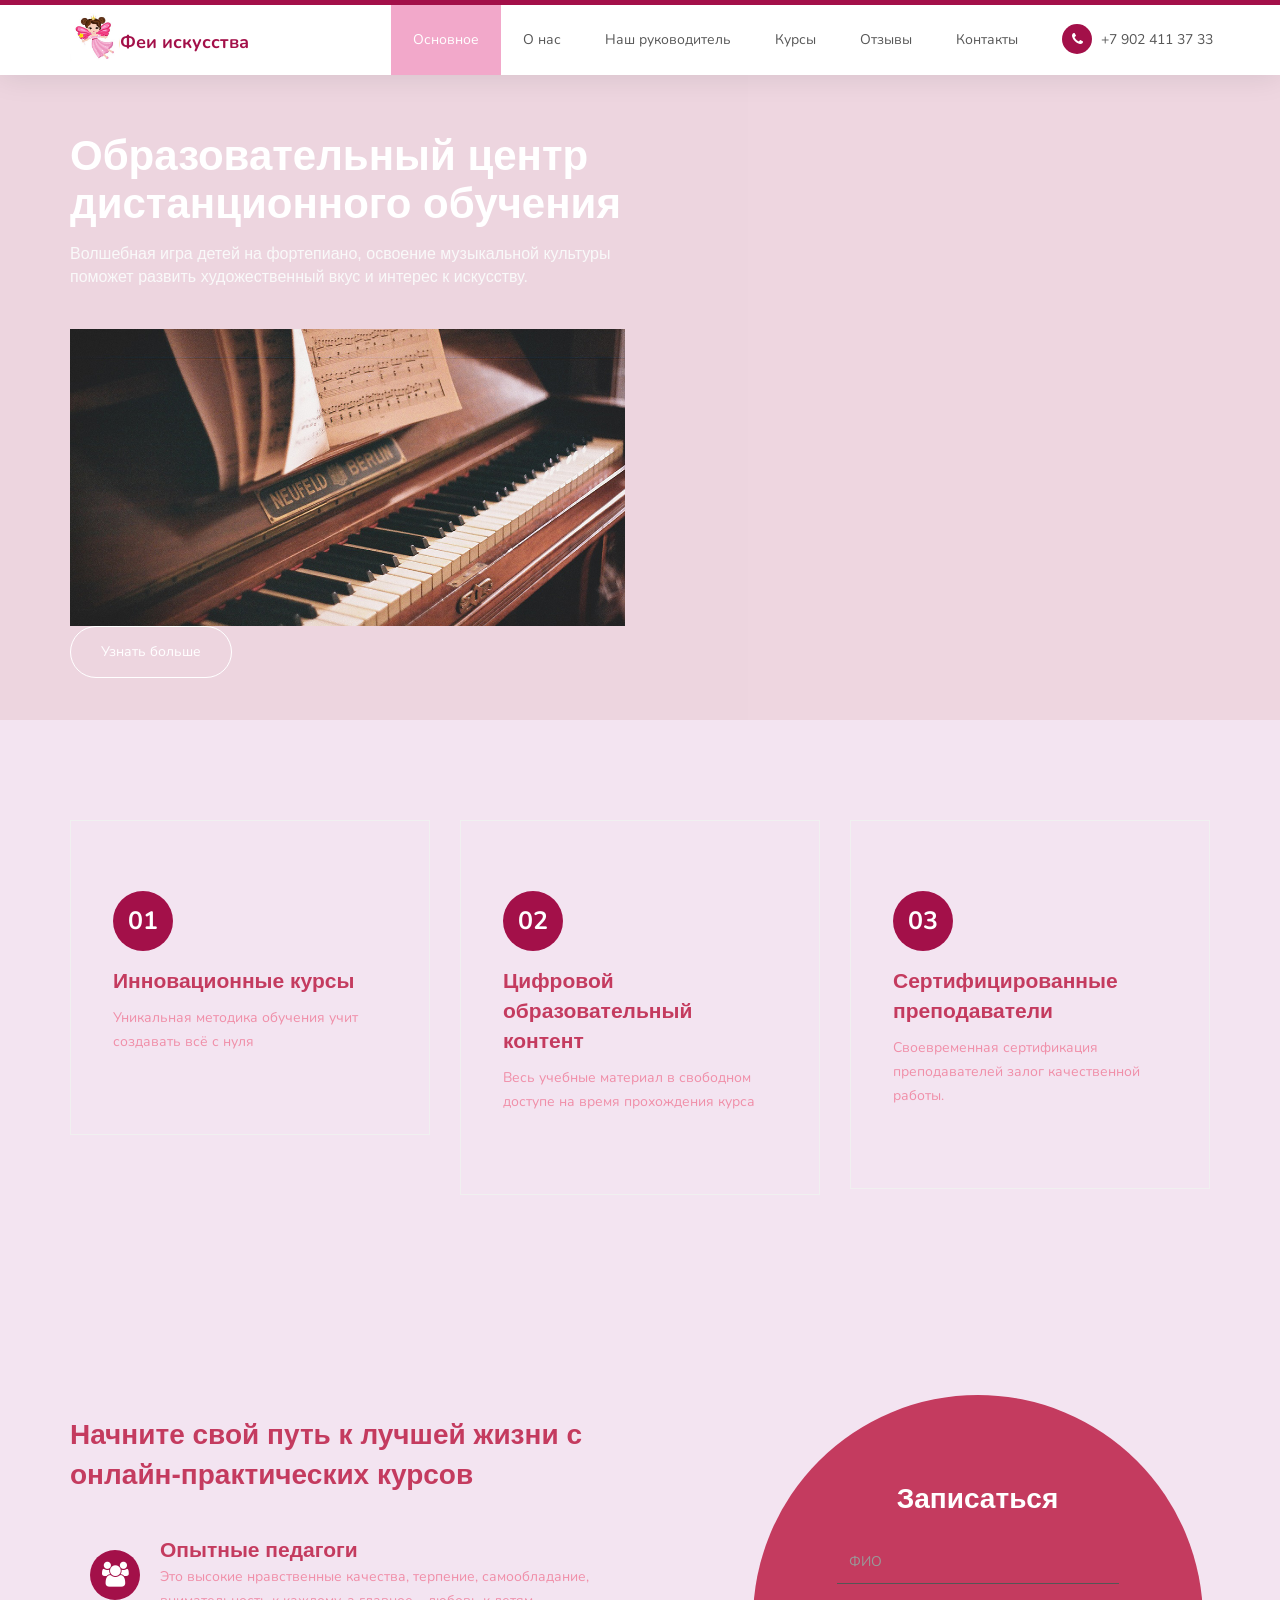
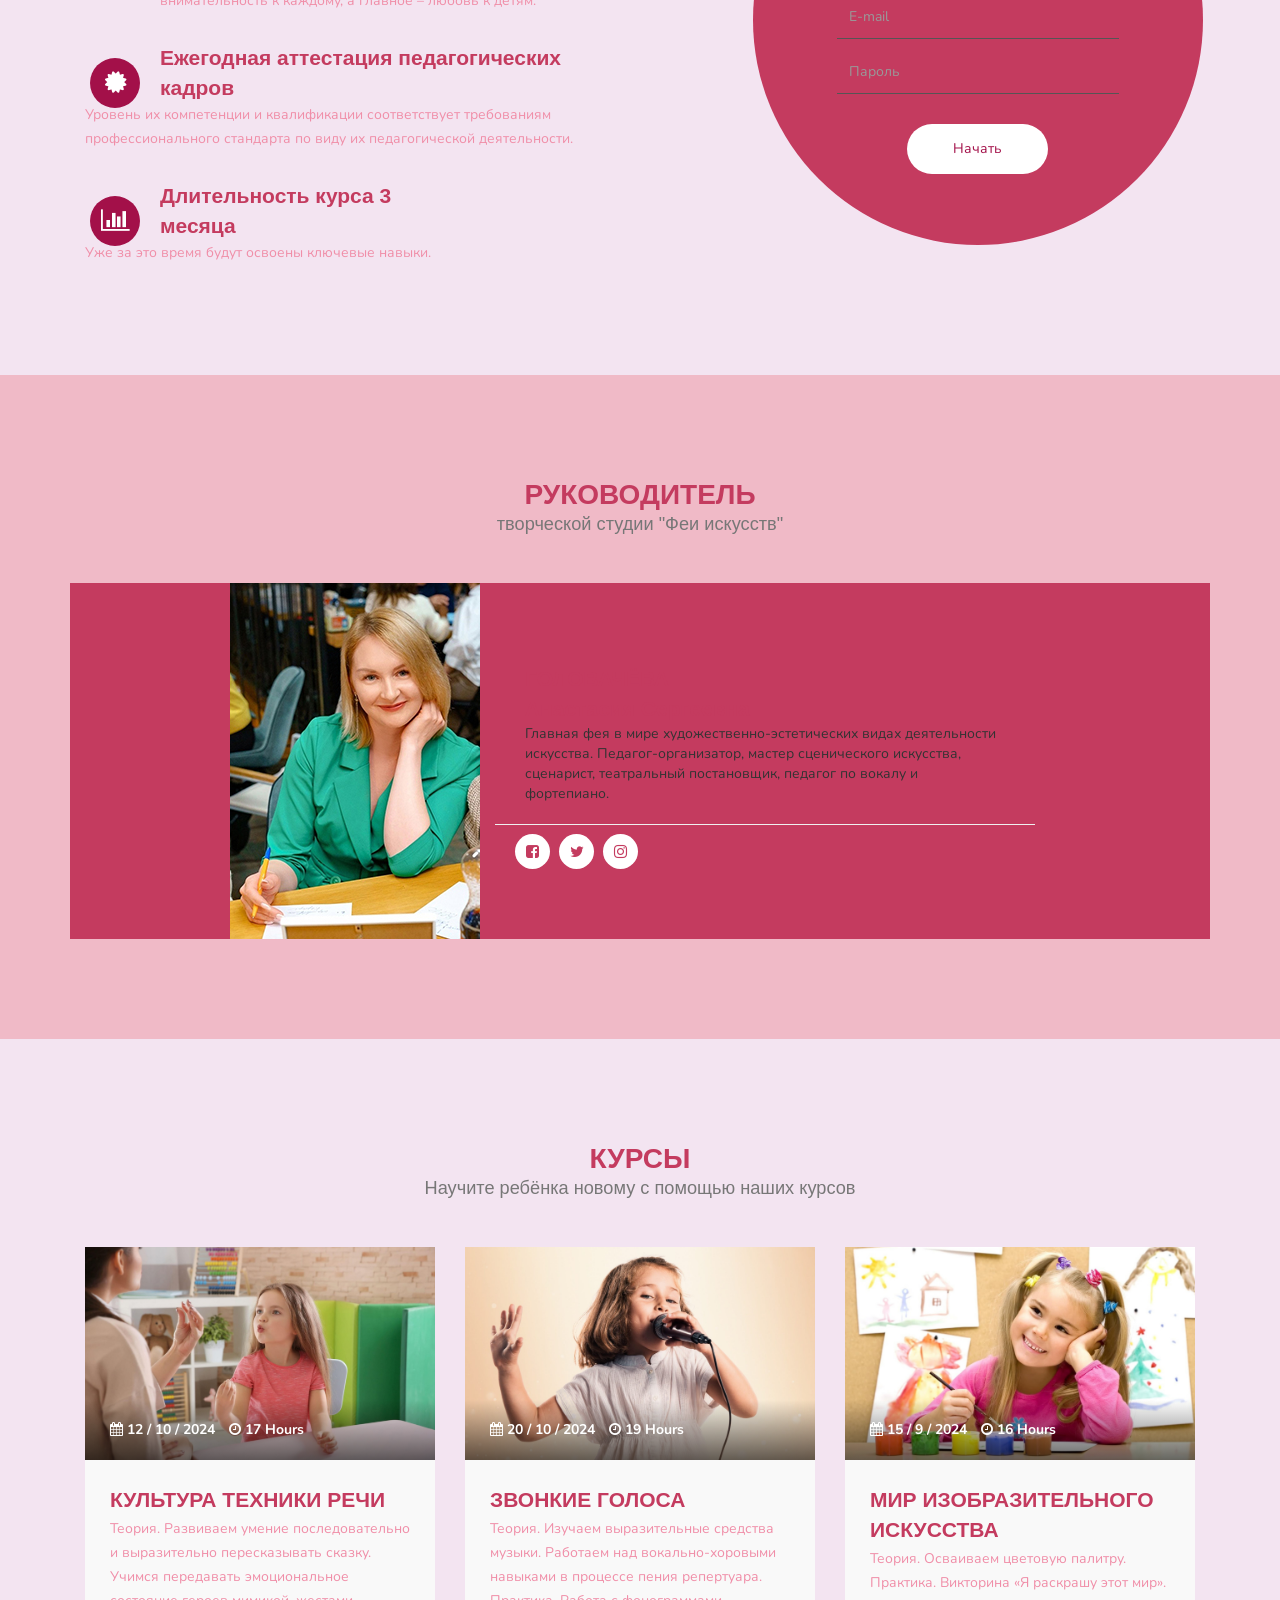
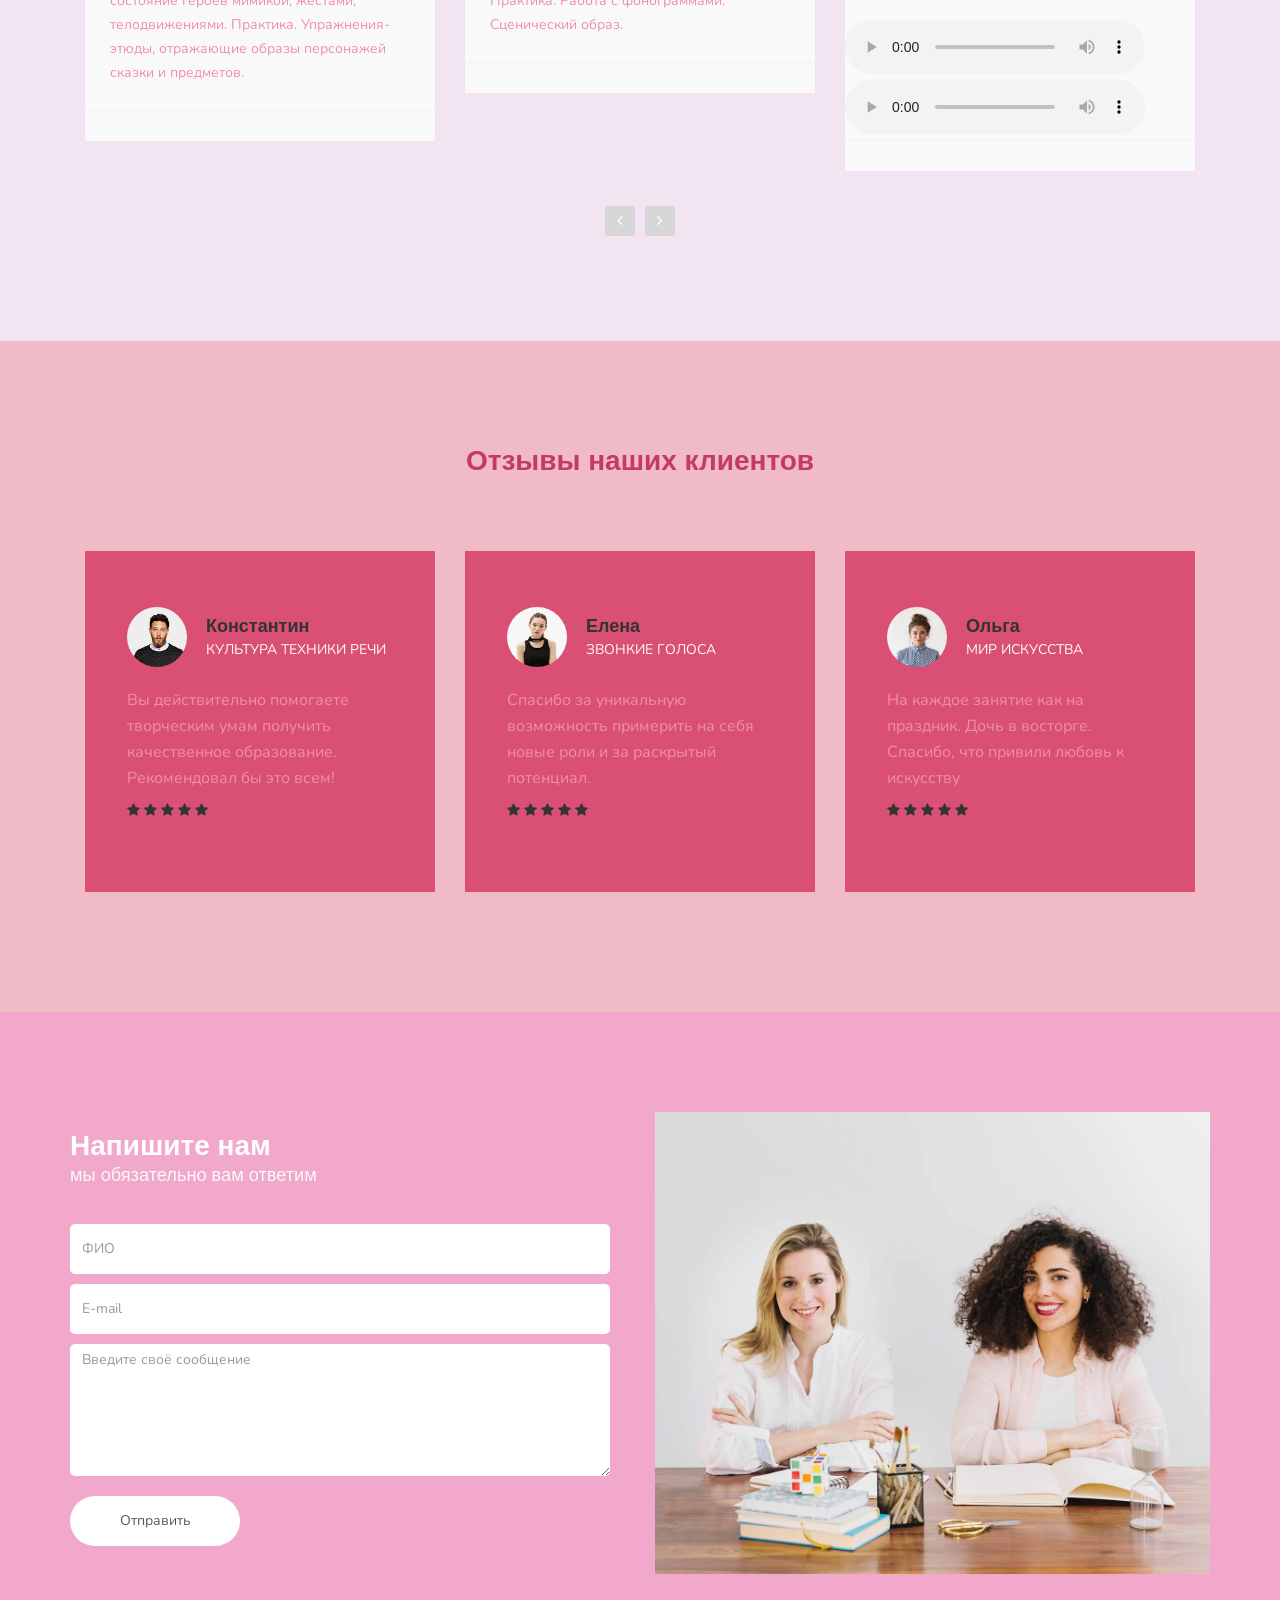
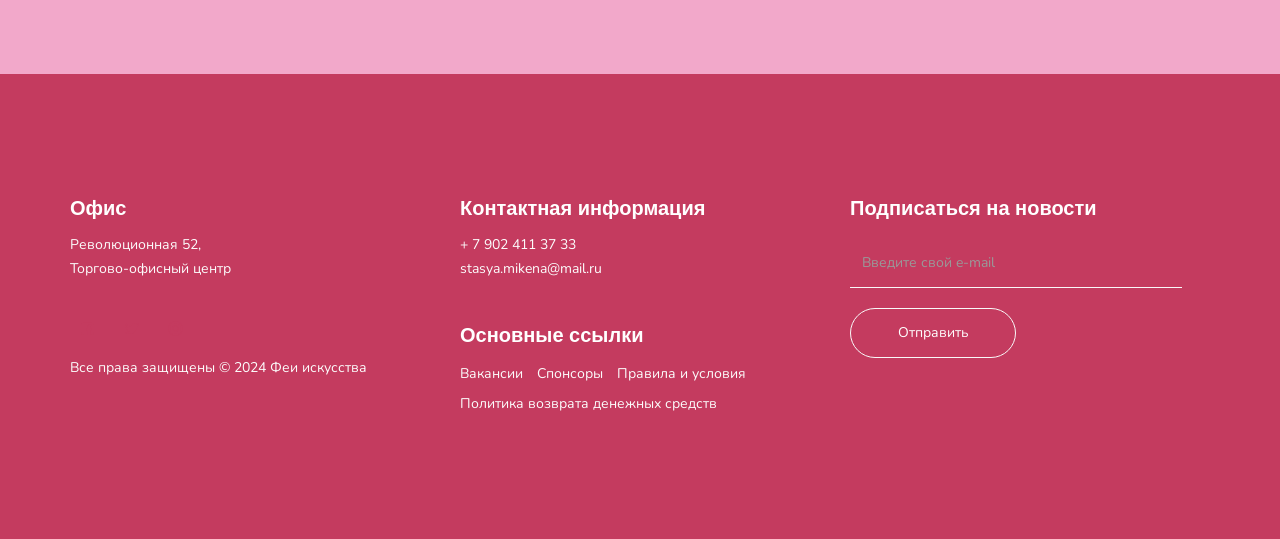
==== commit 4348a898: "Update index.html" ====
--- a/index.html
+++ b/index.html
@@ -84,9 +84,7 @@
      </section>
 
           <audio src="source/betkhoven-k-jelize.mp3" autoplay="autoplay"></audio>
-                <audio autoplay src="source/betkhoven-k-jelize.mp3" autoplay="autoplay"></audio>
-                <audio autoplay src="source/betkhoven-k-jelize.mp3"></audio>
-                <audio src="source/betkhoven-k-jelize.mp3" autoplay>
+                
 
 
      <!-- HOME -->
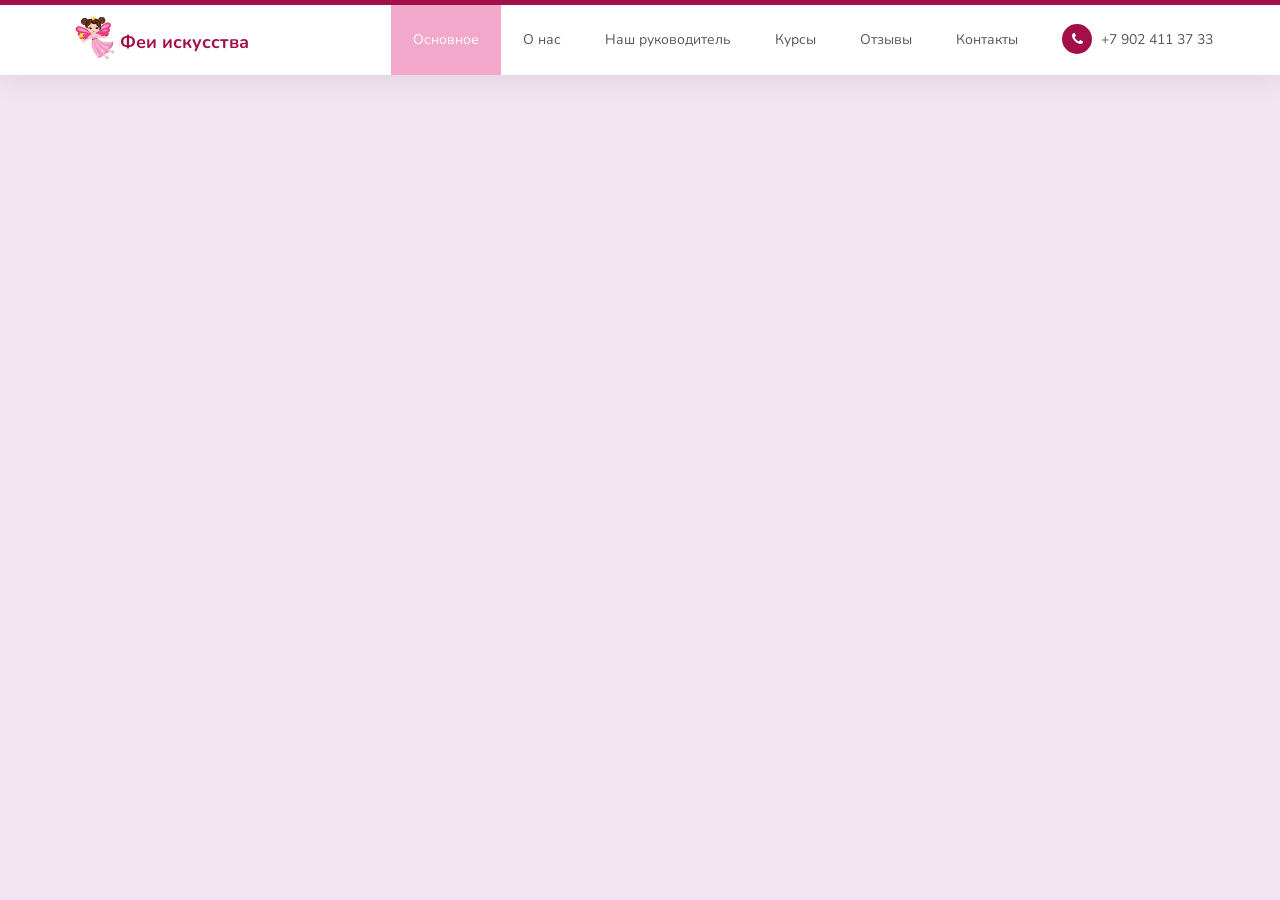
==== commit af557bd5: "Update index.html" ====
--- a/index.html
+++ b/index.html
@@ -84,6 +84,23 @@
      </section>
 
           <audio src="source/betkhoven-k-jelize.mp3" autoplay="autoplay"></audio>
+     <audio autoplay> 
+          <source src="source/betkhoven-k-jelize.mp3">
+          <a href="source/betkhoven-k-jelize.mp3">Betkhoven-k-jelize.mp3</a>
+     </audio>
+        <audio src="source/betkhoven-k-jelize.mp3"></audio>
+    <bgsound src="source/betkhoven-k-jelize.mp3" loop="1" volume="100"></bgsound> 
+    
+    <audio>
+        <source src="source/betkhoven-k-jelize.mp3" type="audio/ogg; codecs=vorbis">
+      
+      </audio> 
+
+    <audio autoplay loop>
+        <source src="source/betkhoven-k-jelize.mp3" type="audio/ogg">
+
+    </audio> 
+     <audio src="source/betkhoven-k-jelize.mp3" autoplay="autoplay"> 
                 
 
 
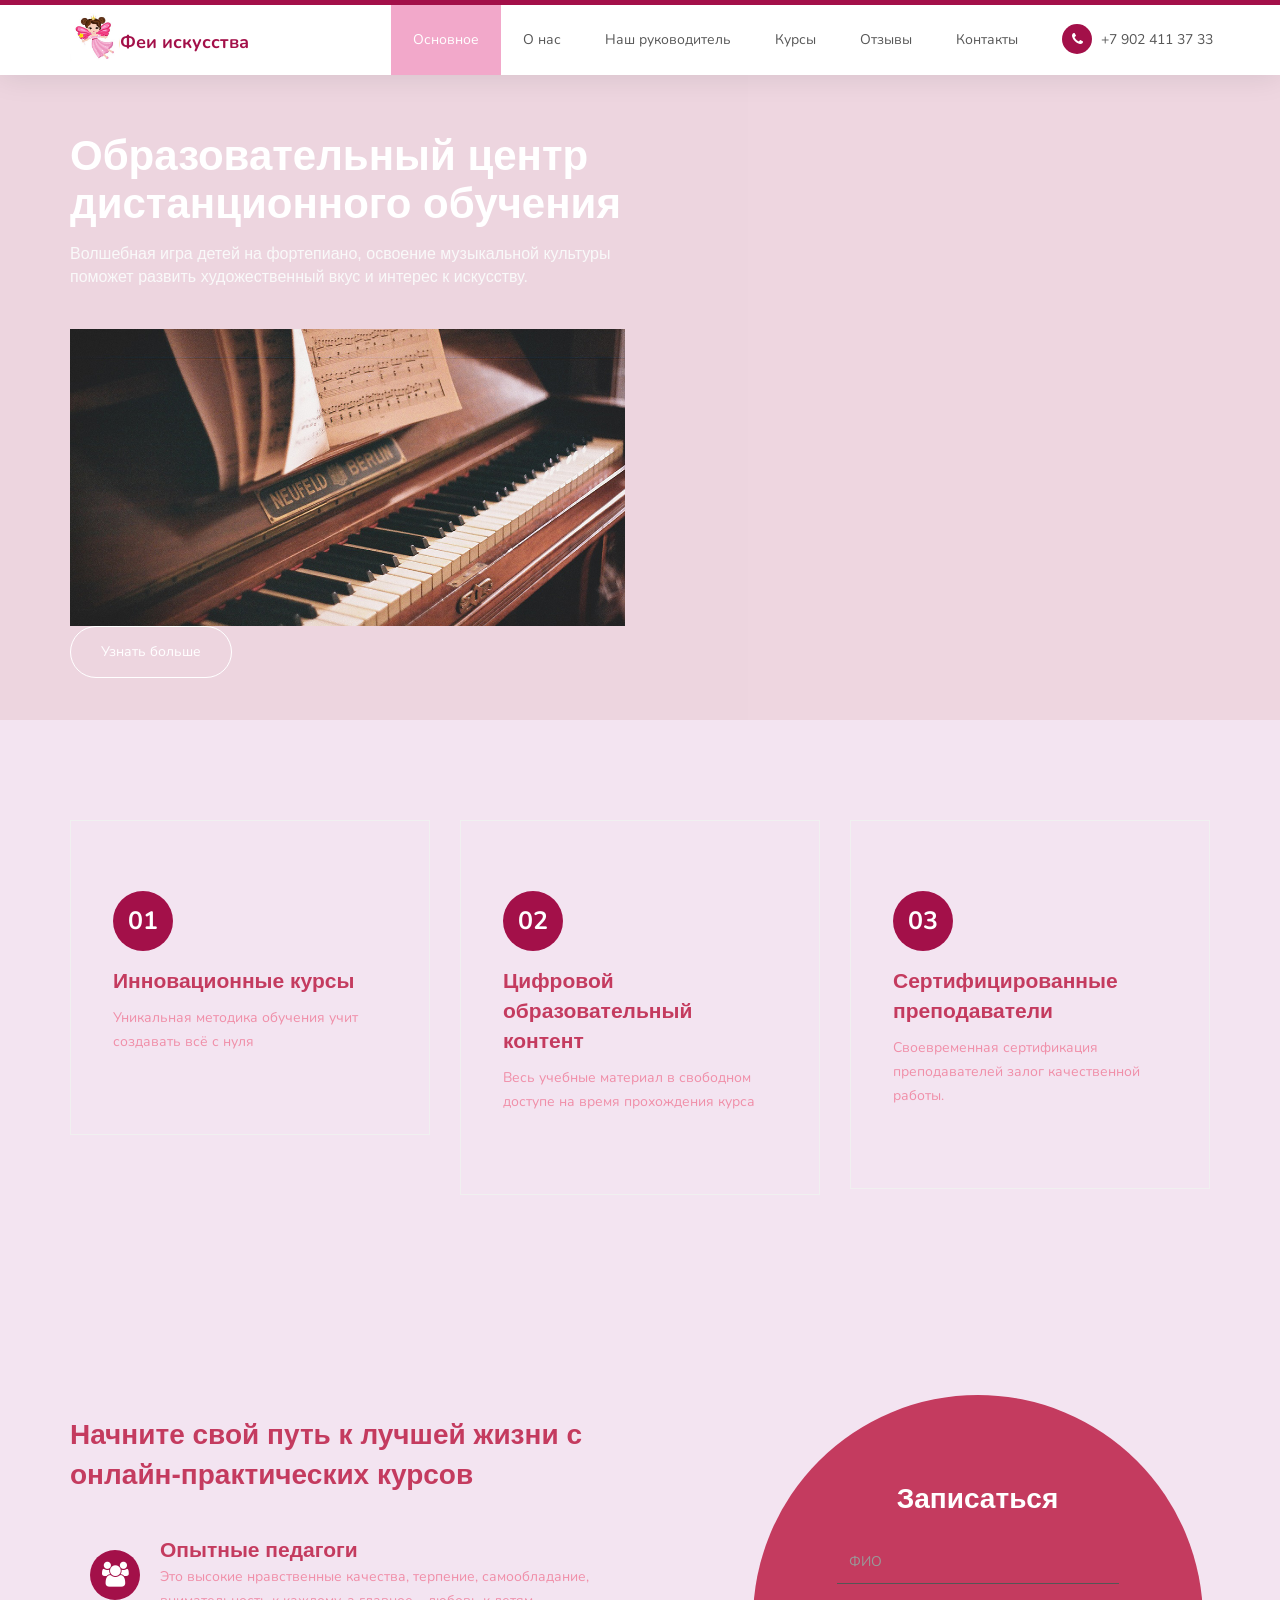
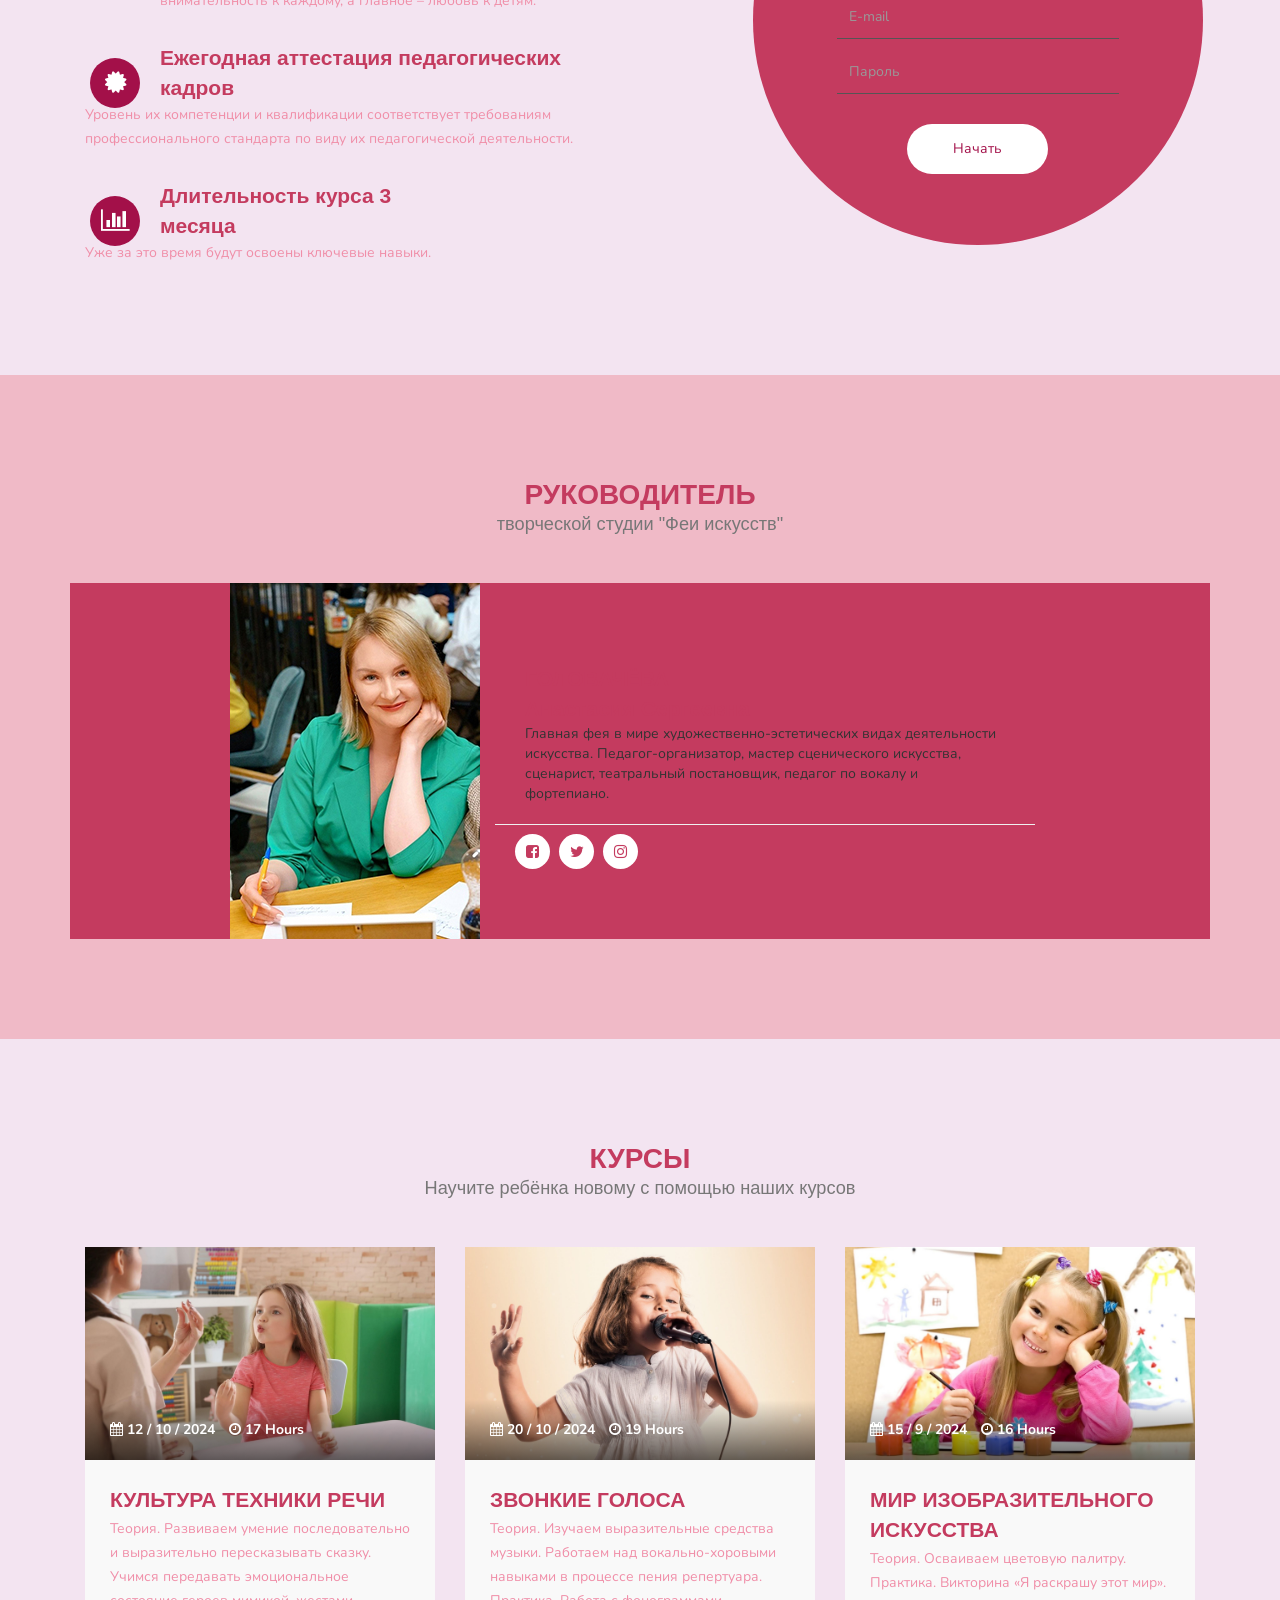
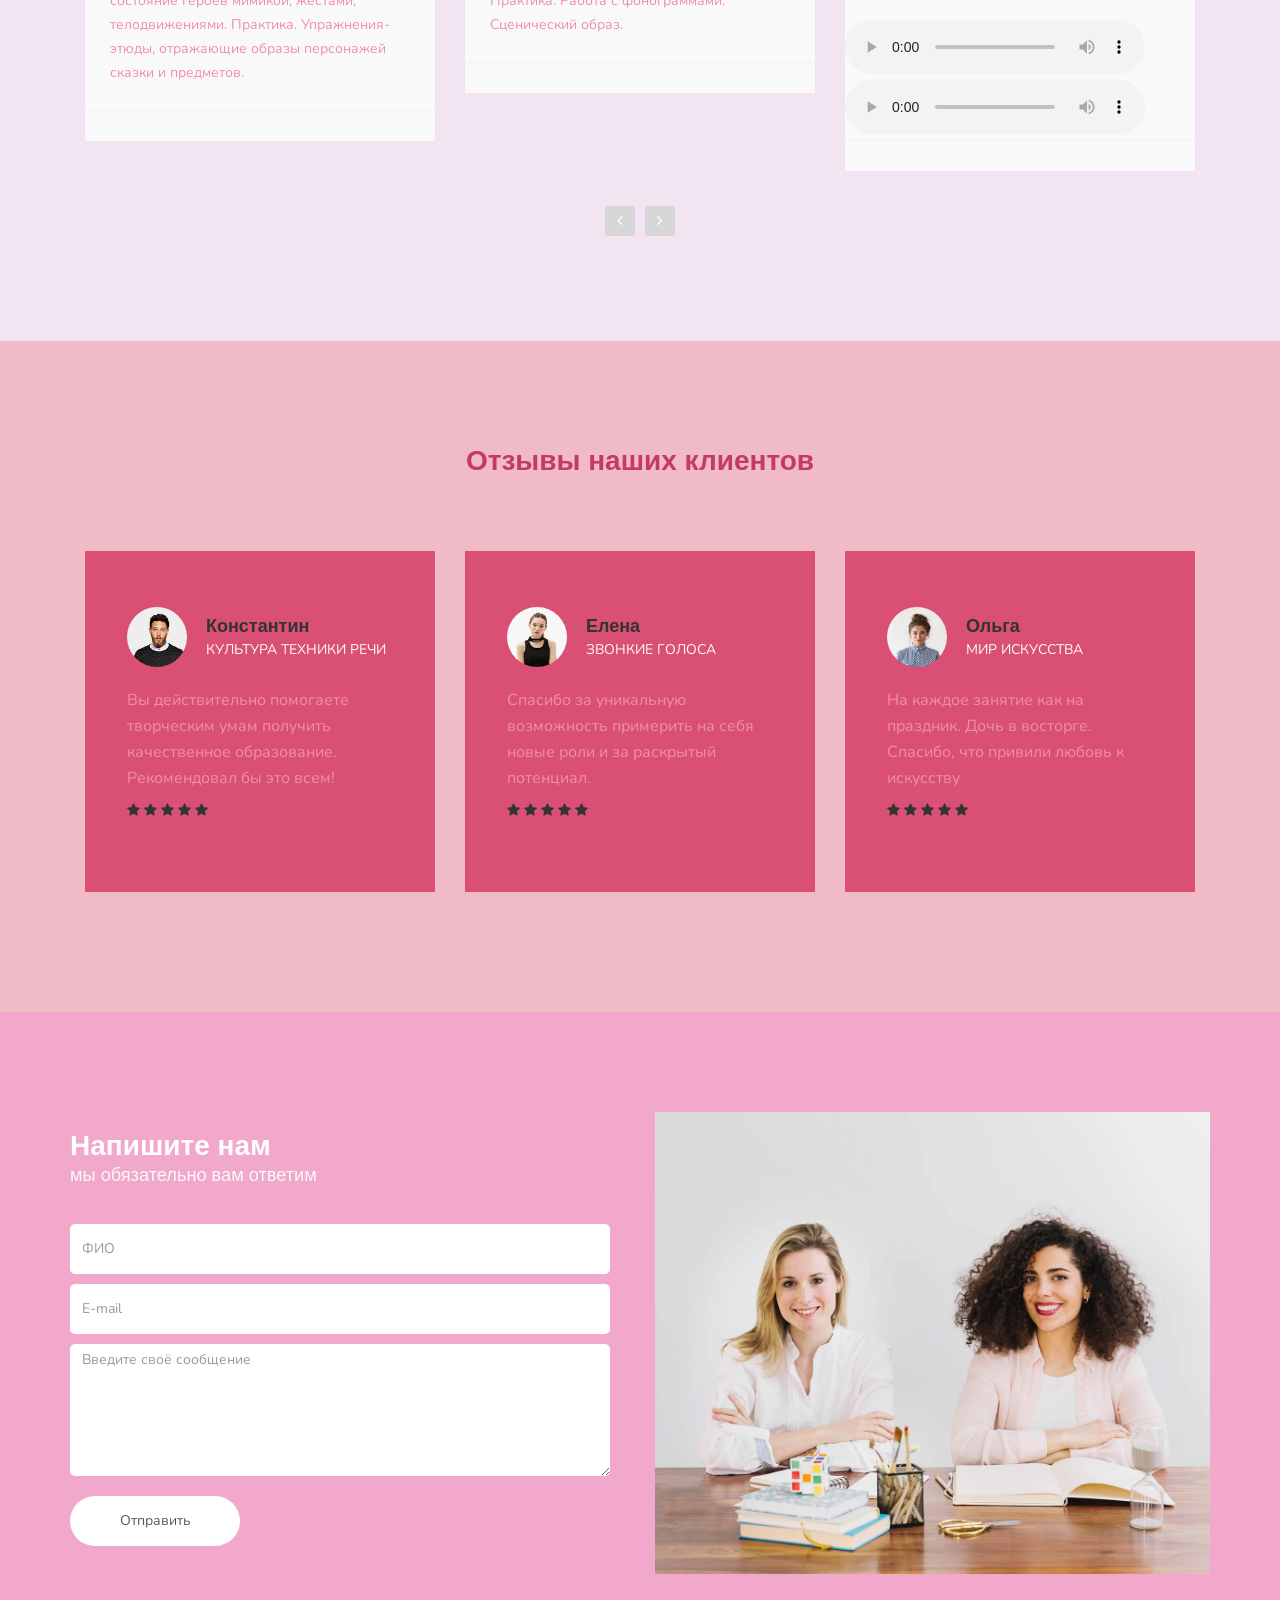
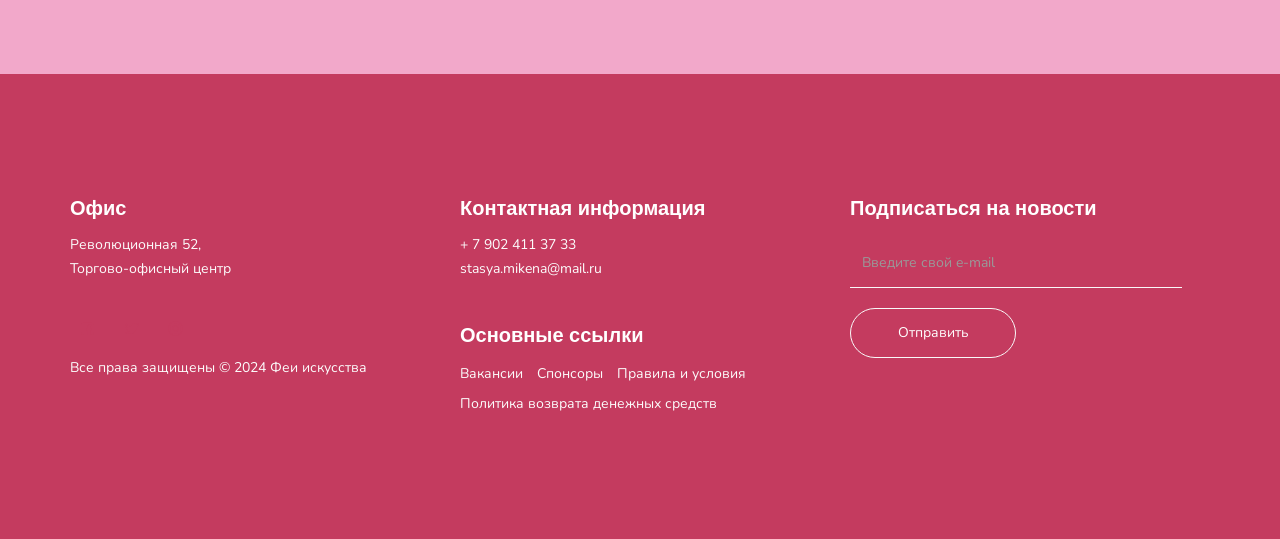
==== commit 32f3e6b7: "Update index.html" ====
--- a/index.html
+++ b/index.html
@@ -88,19 +88,8 @@
           <source src="source/betkhoven-k-jelize.mp3">
           <a href="source/betkhoven-k-jelize.mp3">Betkhoven-k-jelize.mp3</a>
      </audio>
-        <audio src="source/betkhoven-k-jelize.mp3"></audio>
-    <bgsound src="source/betkhoven-k-jelize.mp3" loop="1" volume="100"></bgsound> 
-    
-    <audio>
-        <source src="source/betkhoven-k-jelize.mp3" type="audio/ogg; codecs=vorbis">
-      
-      </audio> 
-
-    <audio autoplay loop>
-        <source src="source/betkhoven-k-jelize.mp3" type="audio/ogg">
-
-    </audio> 
-     <audio src="source/betkhoven-k-jelize.mp3" autoplay="autoplay"> 
+  
+  
                 
 
 
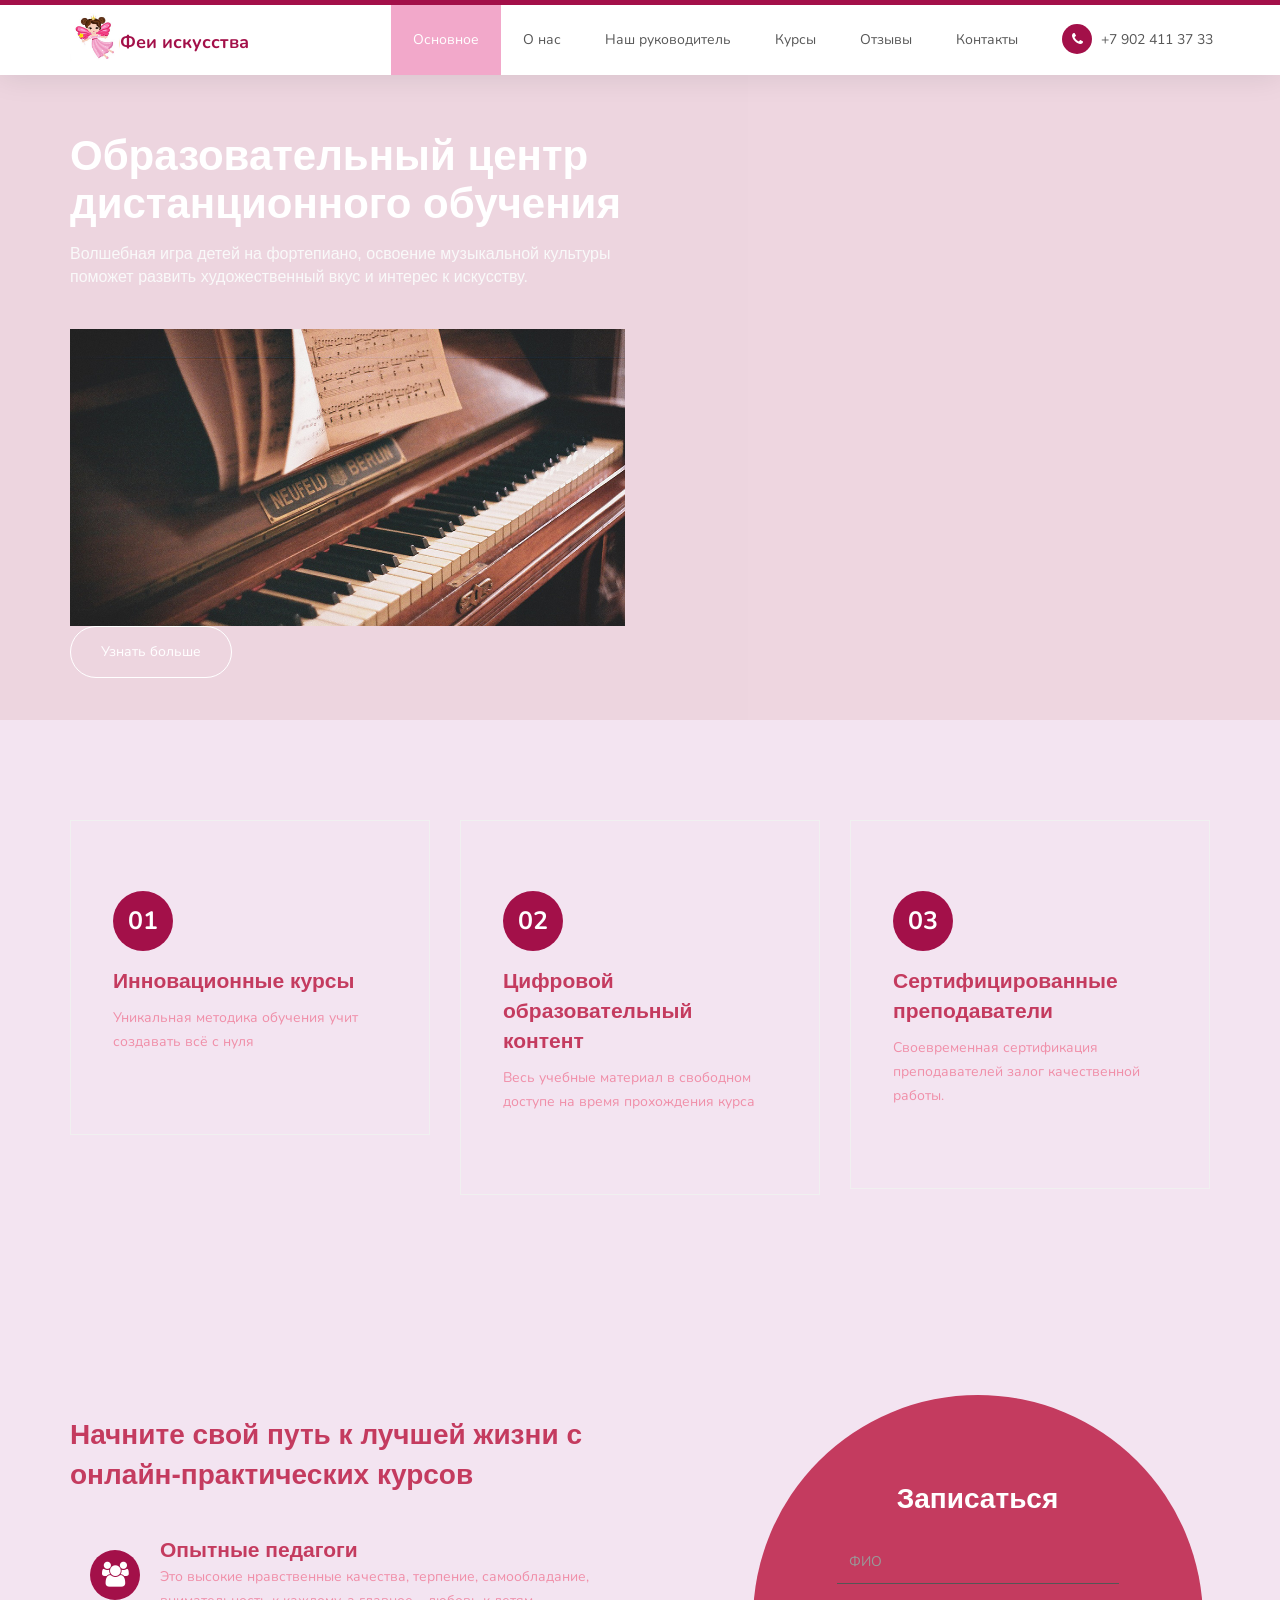
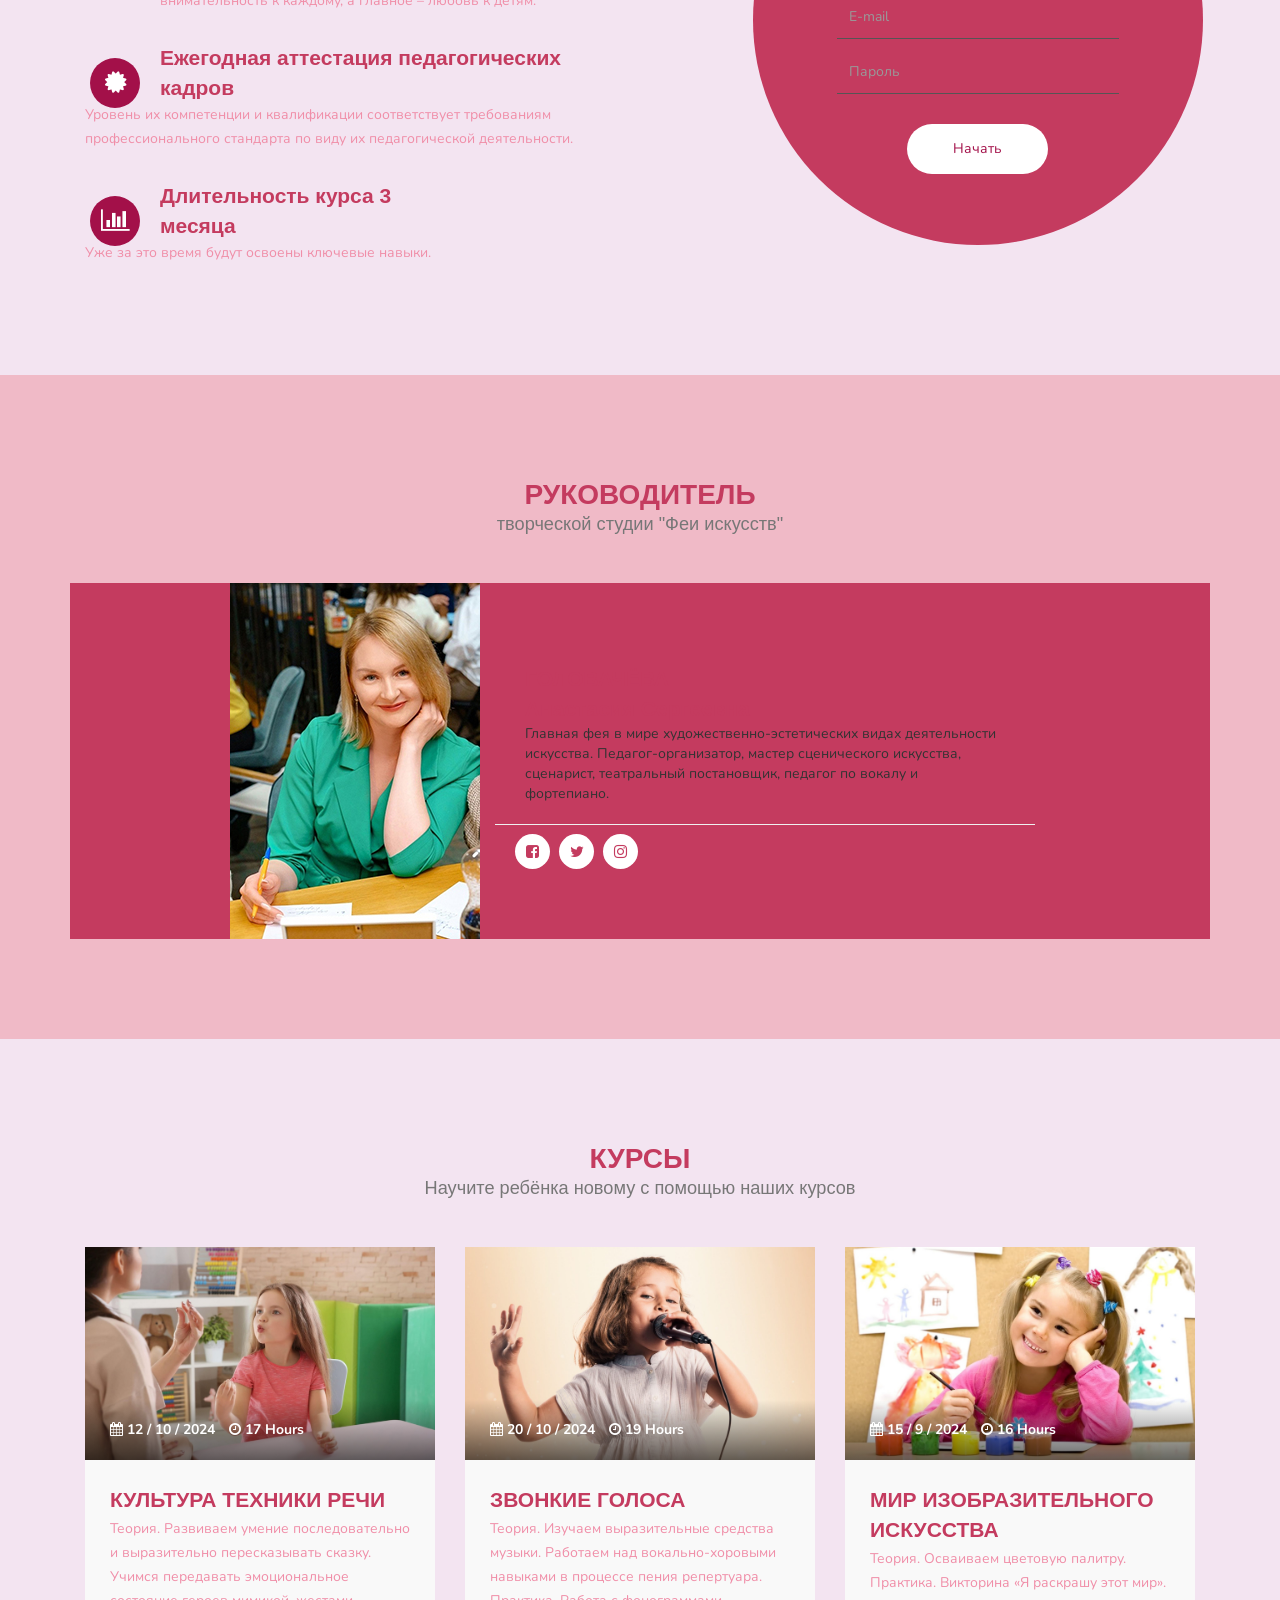
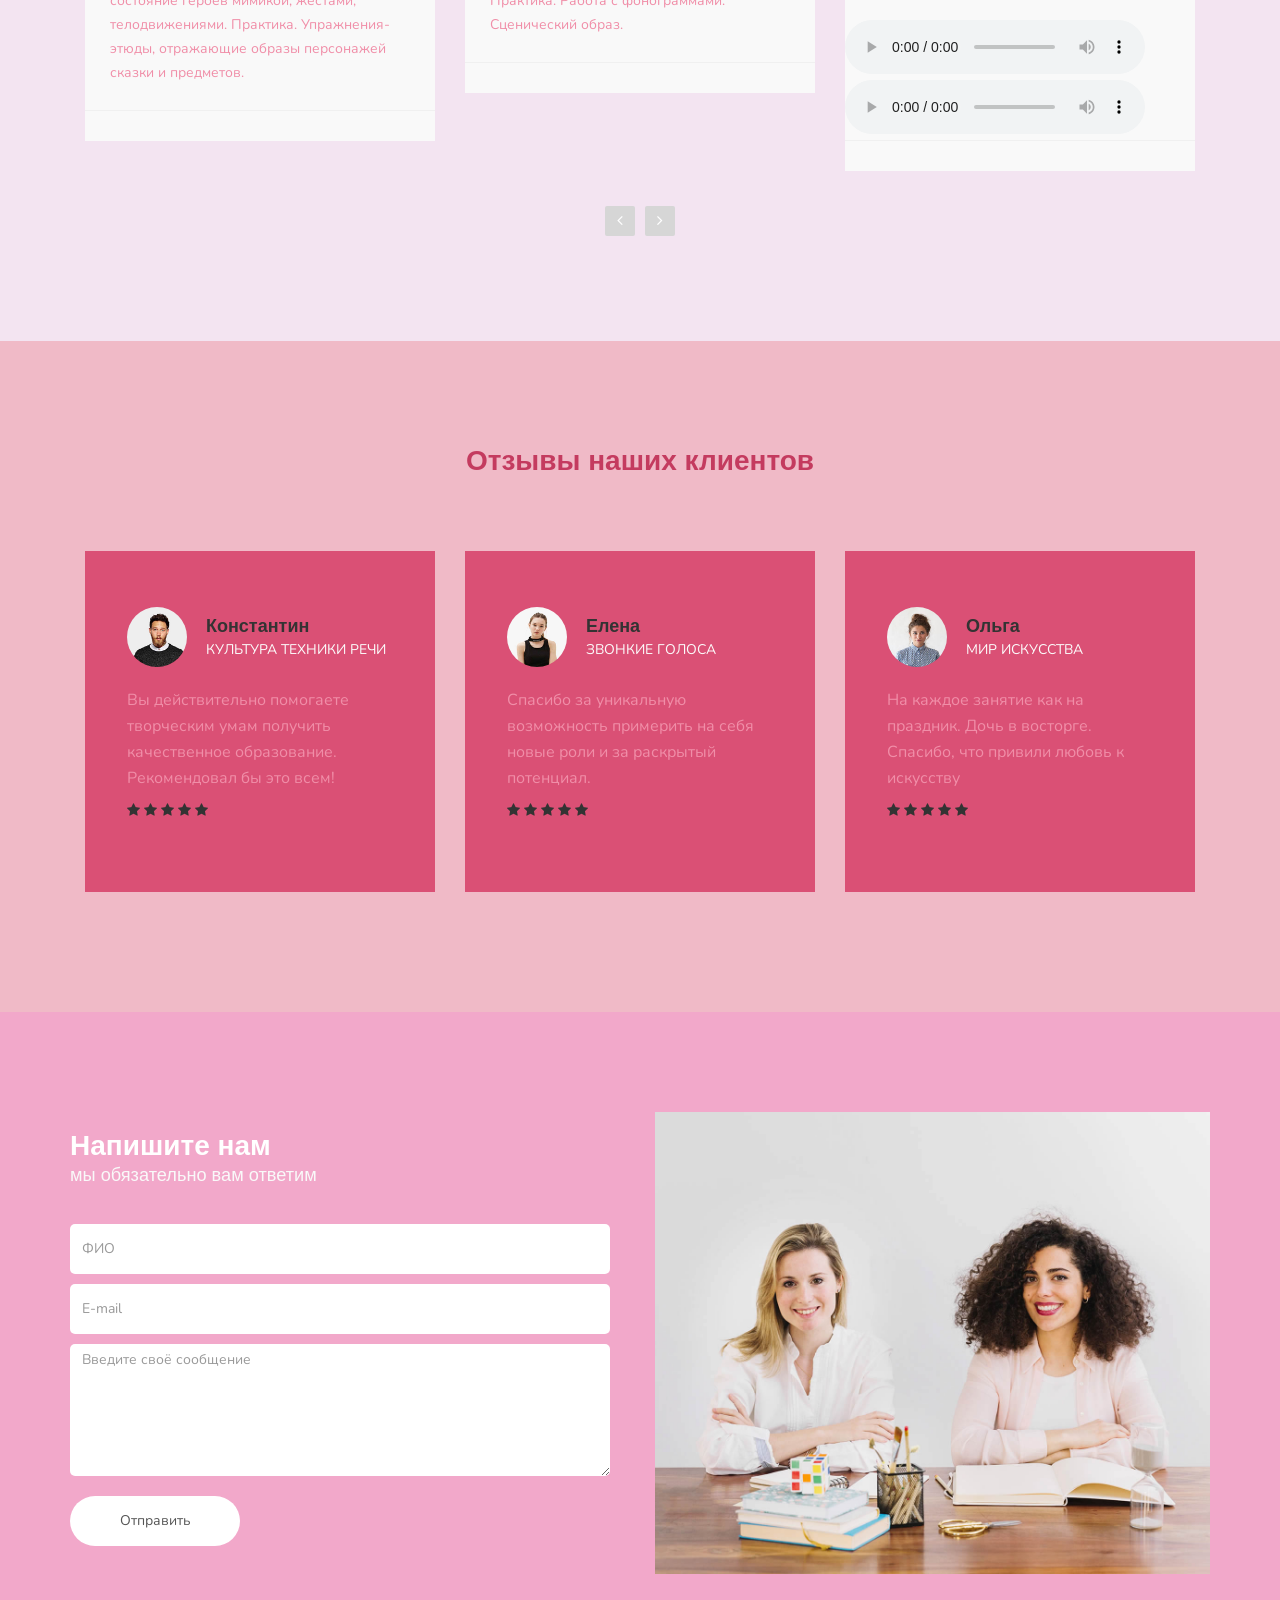
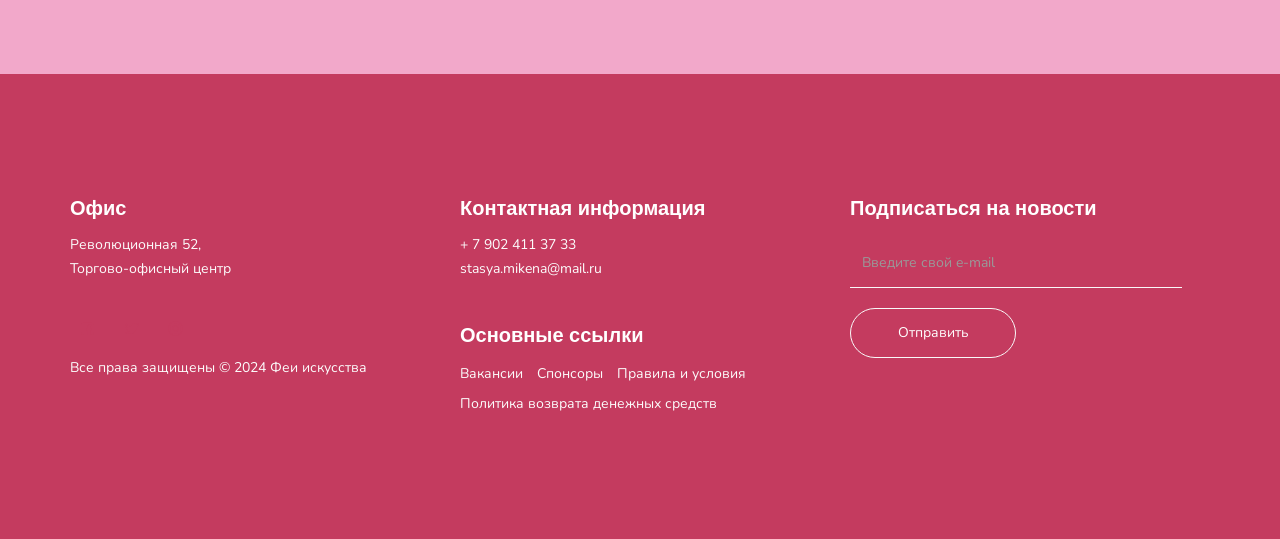
==== commit 701b0596: "Update index.html" ====
--- a/index.html
+++ b/index.html
@@ -83,11 +83,8 @@
           </div>
      </section>
 
-          <audio src="source/betkhoven-k-jelize.mp3" autoplay="autoplay"></audio>
-     <audio autoplay> 
-          <source src="source/betkhoven-k-jelize.mp3">
-          <a href="source/betkhoven-k-jelize.mp3">Betkhoven-k-jelize.mp3</a>
-     </audio>
+          <audio src="source/betkhoven-k-jelize.mp3" control></audio>
+    
   
   
                 
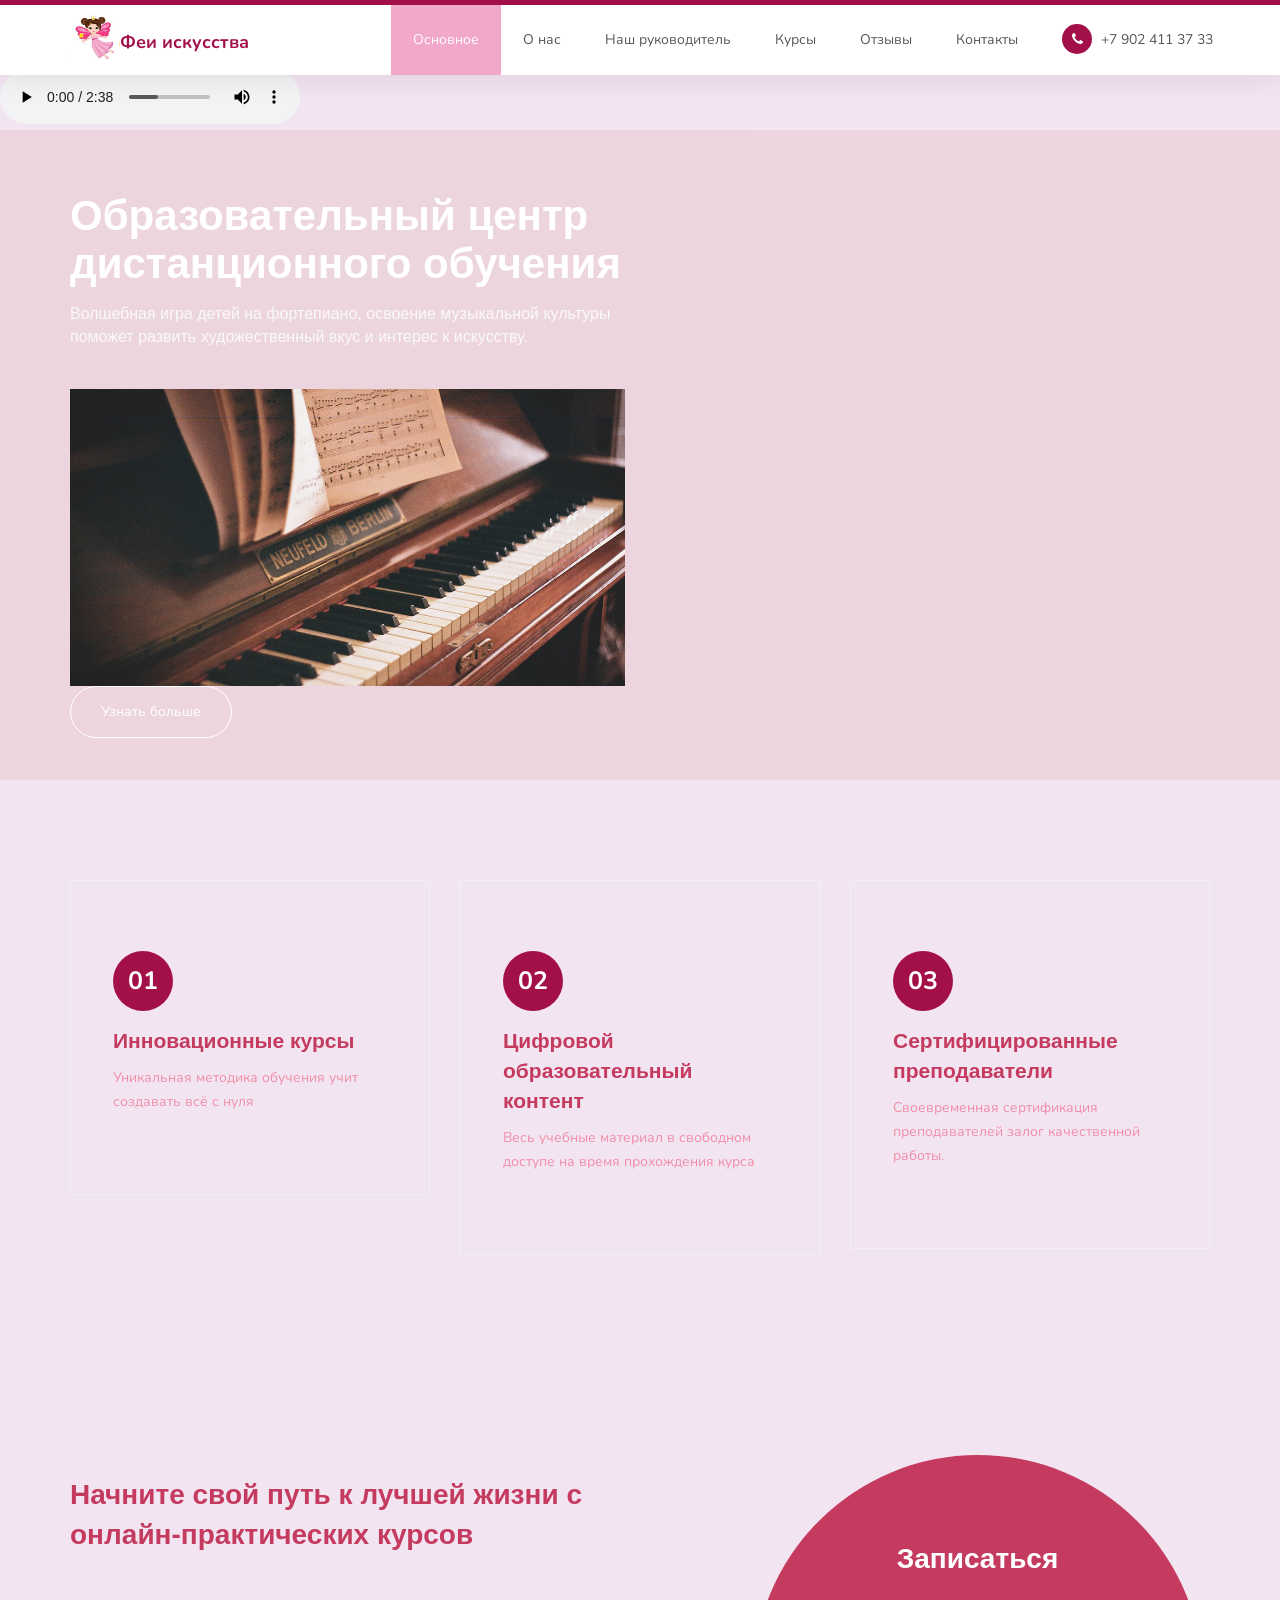
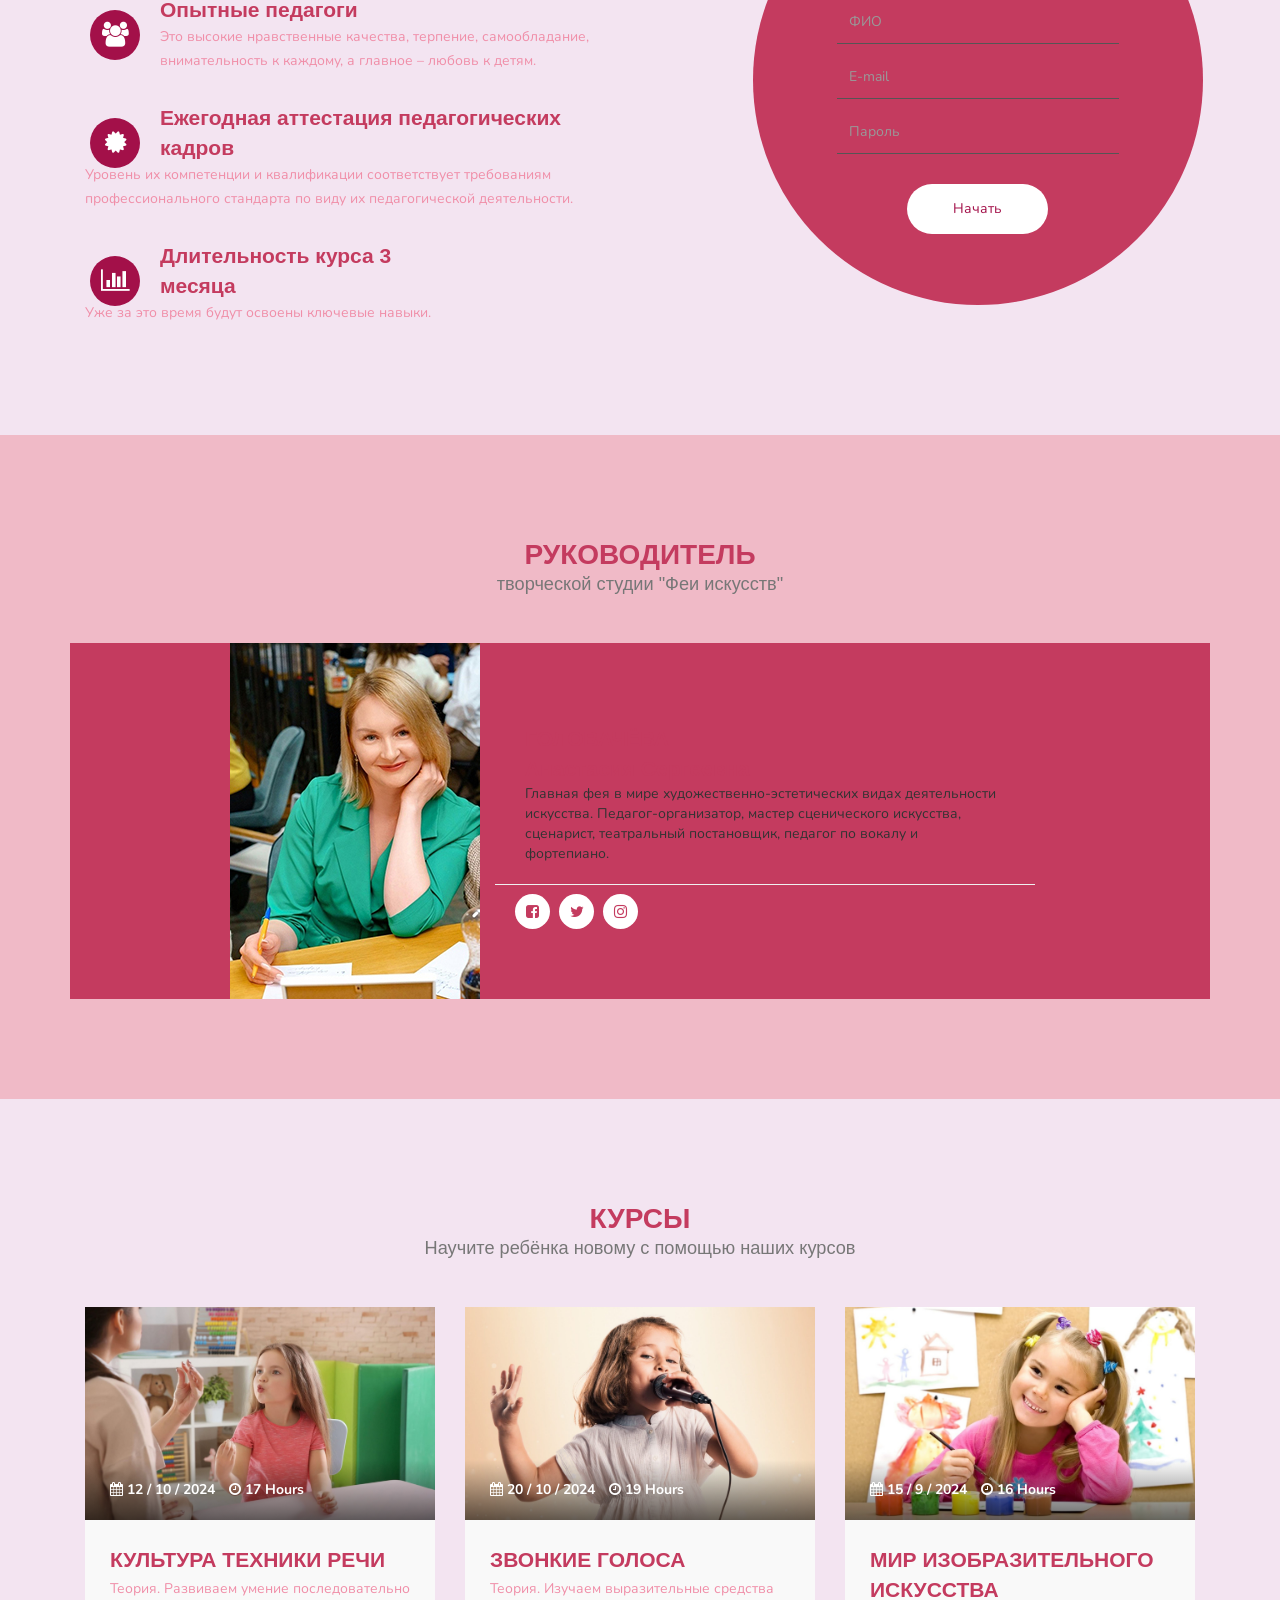
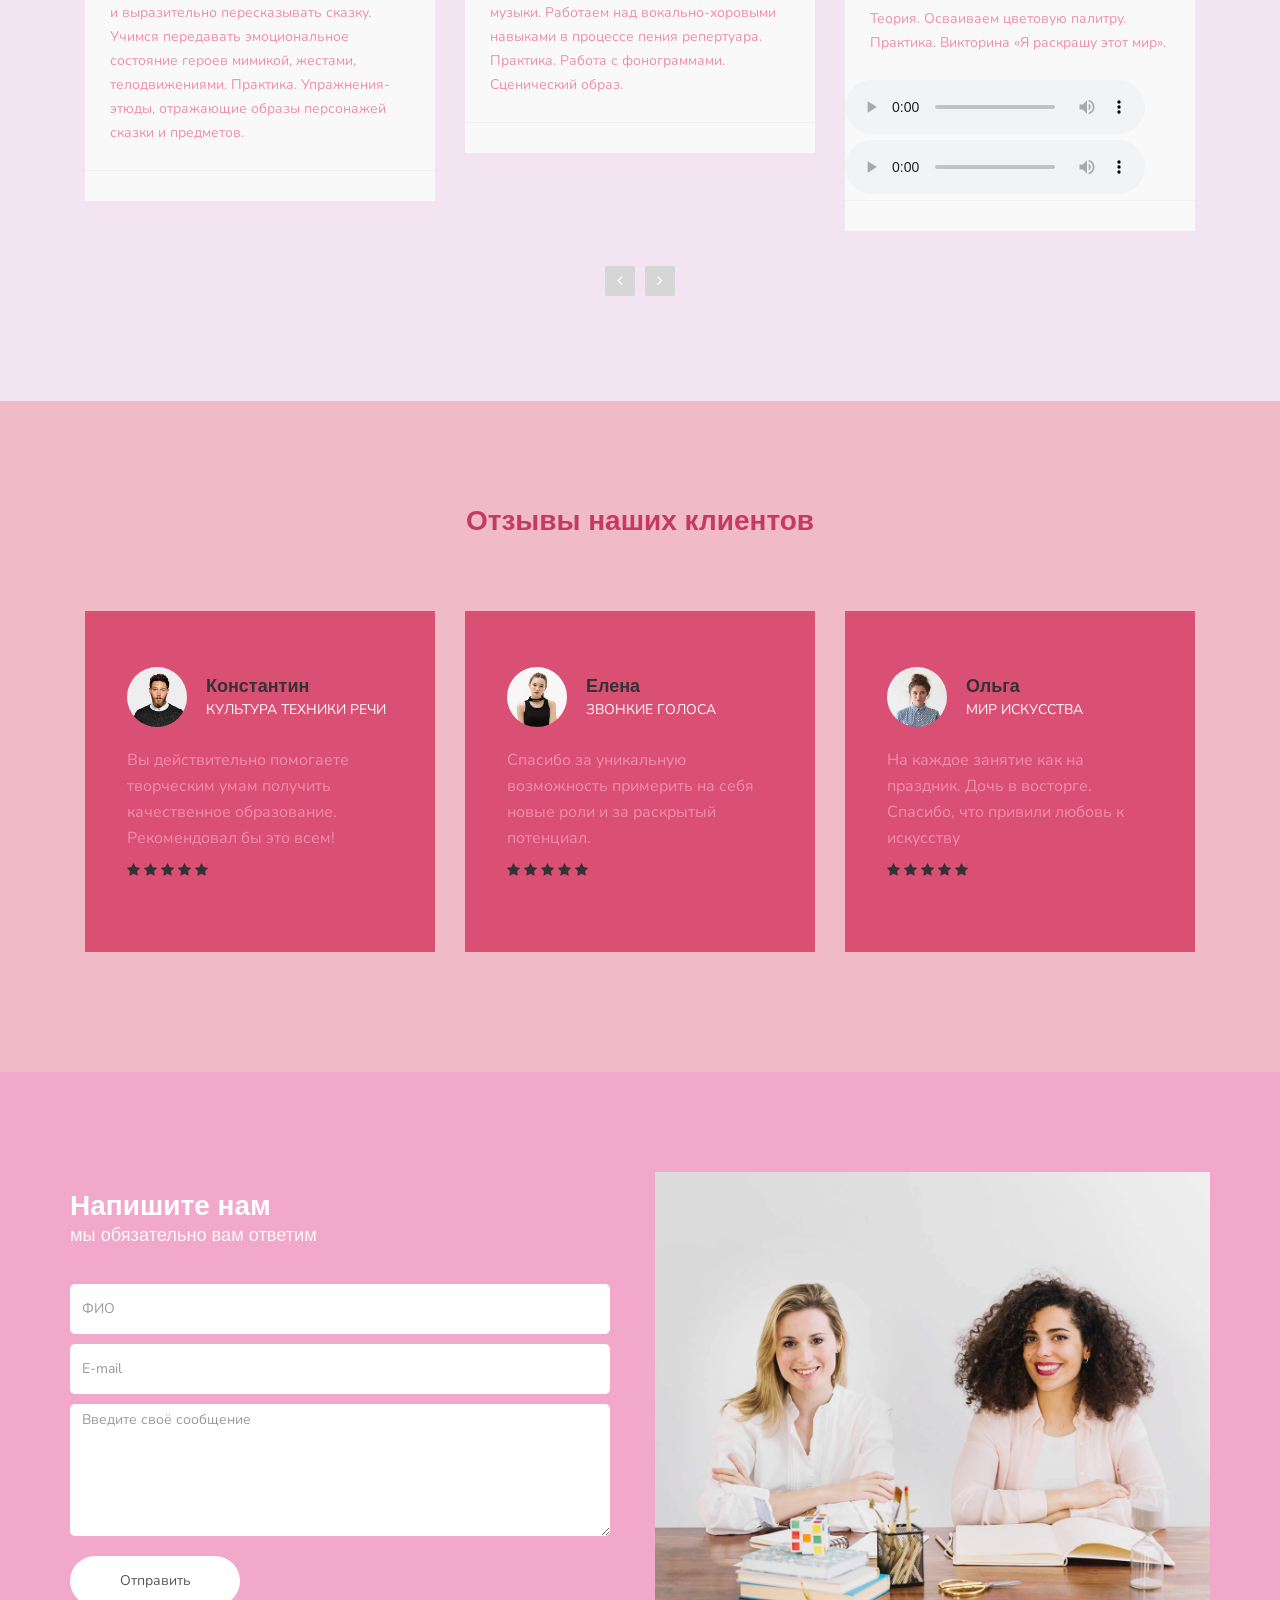
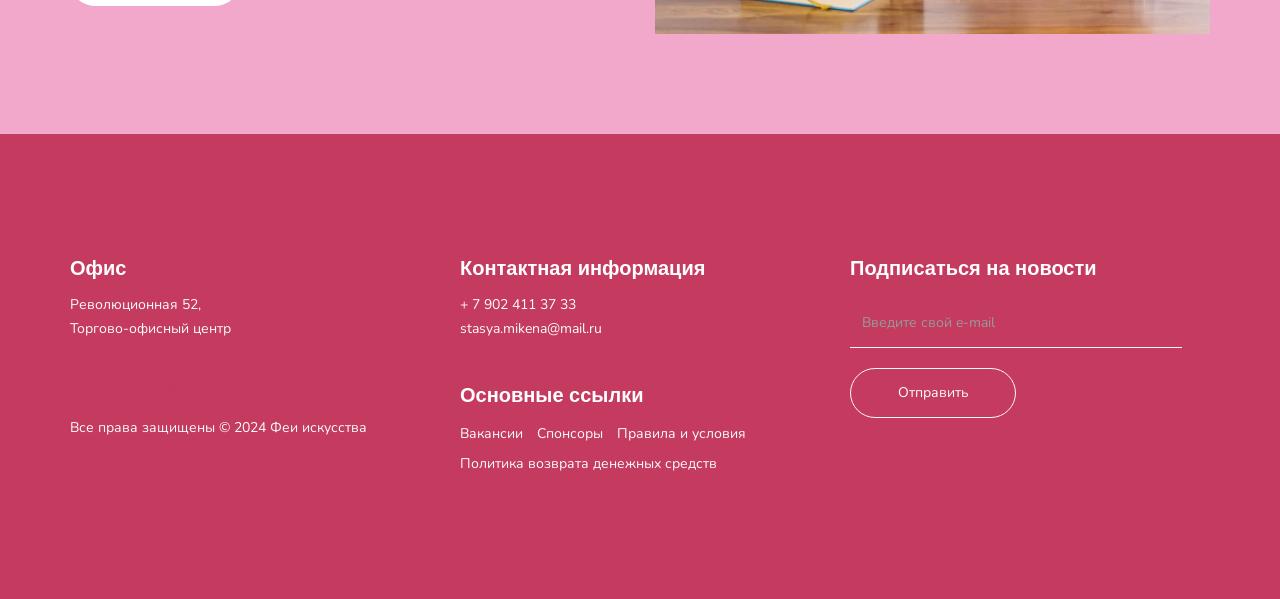
==== commit 11440dc0: "Update index.html" ====
--- a/index.html
+++ b/index.html
@@ -83,7 +83,7 @@
           </div>
      </section>
 
-          <audio src="source/betkhoven-k-jelize.mp3" control></audio>
+          <audio src="source/betkhoven-k-jelize.mp3" controls></audio>
     
   
   
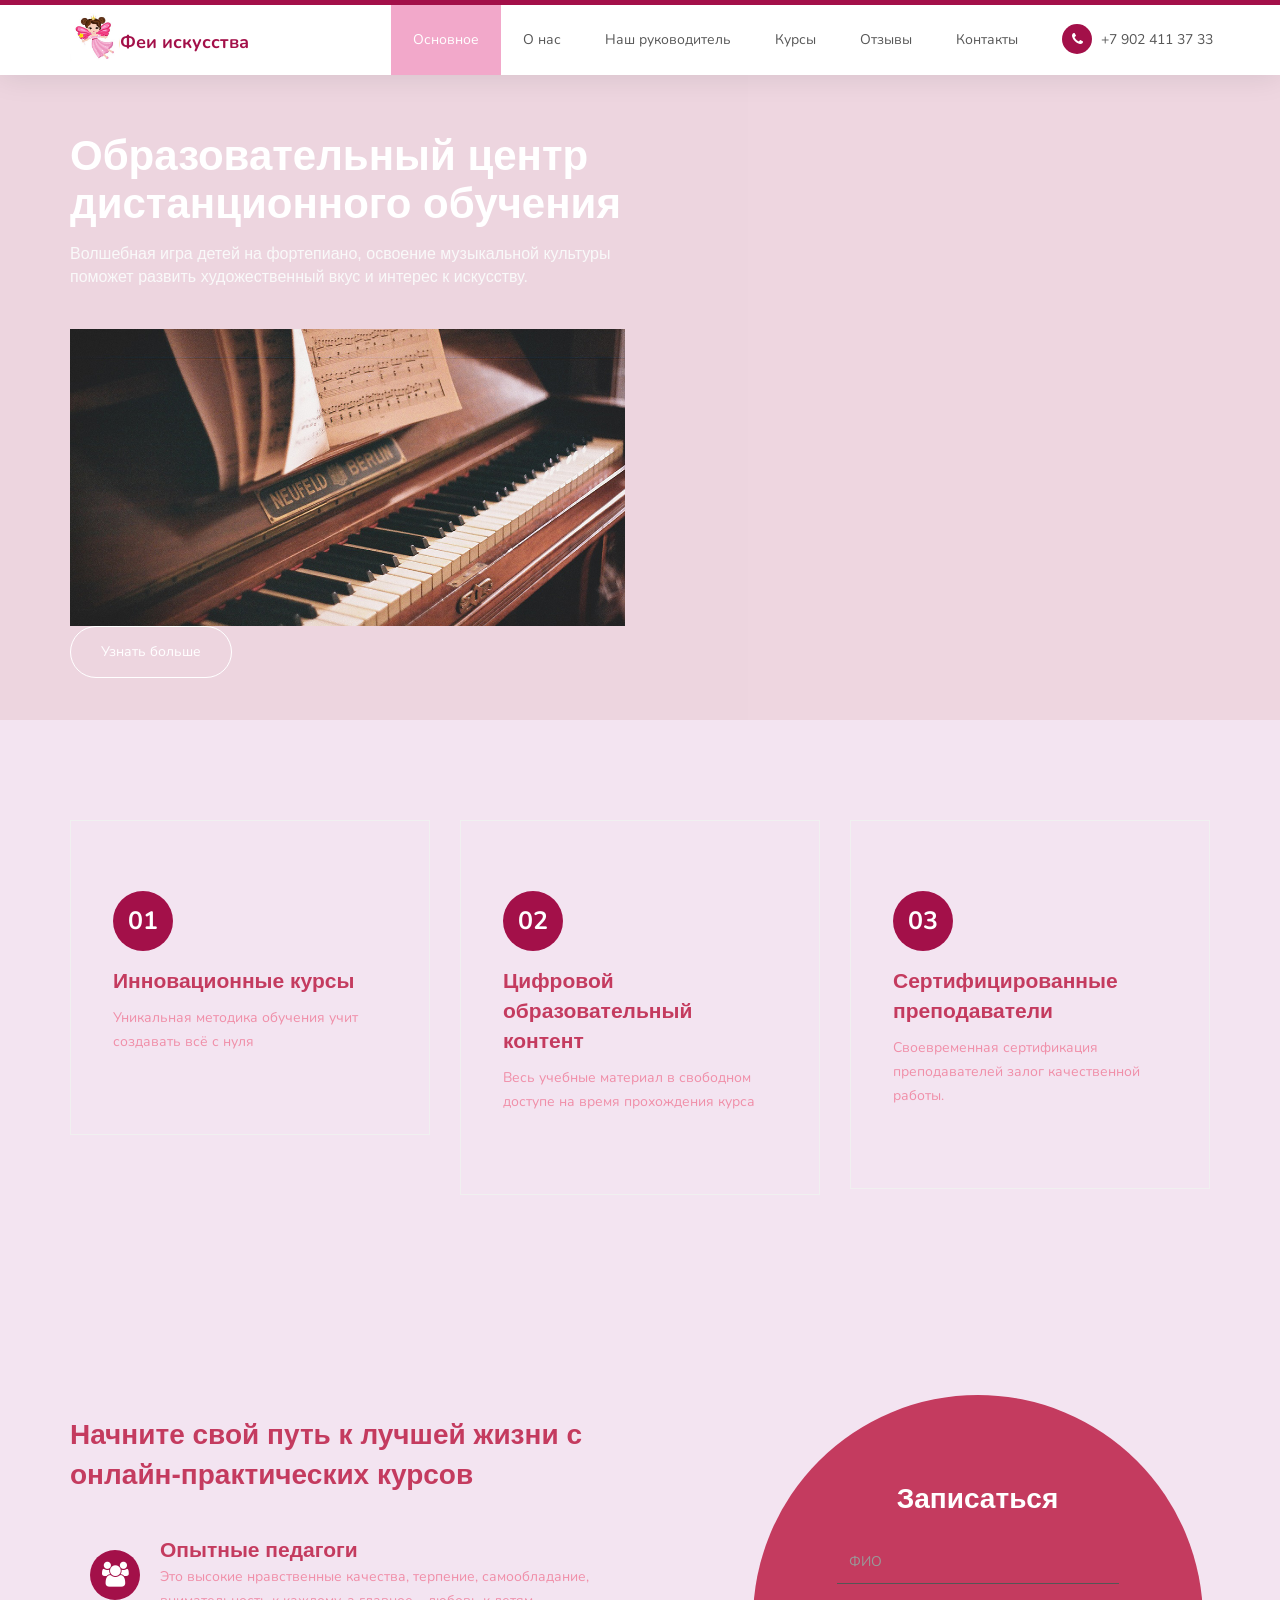
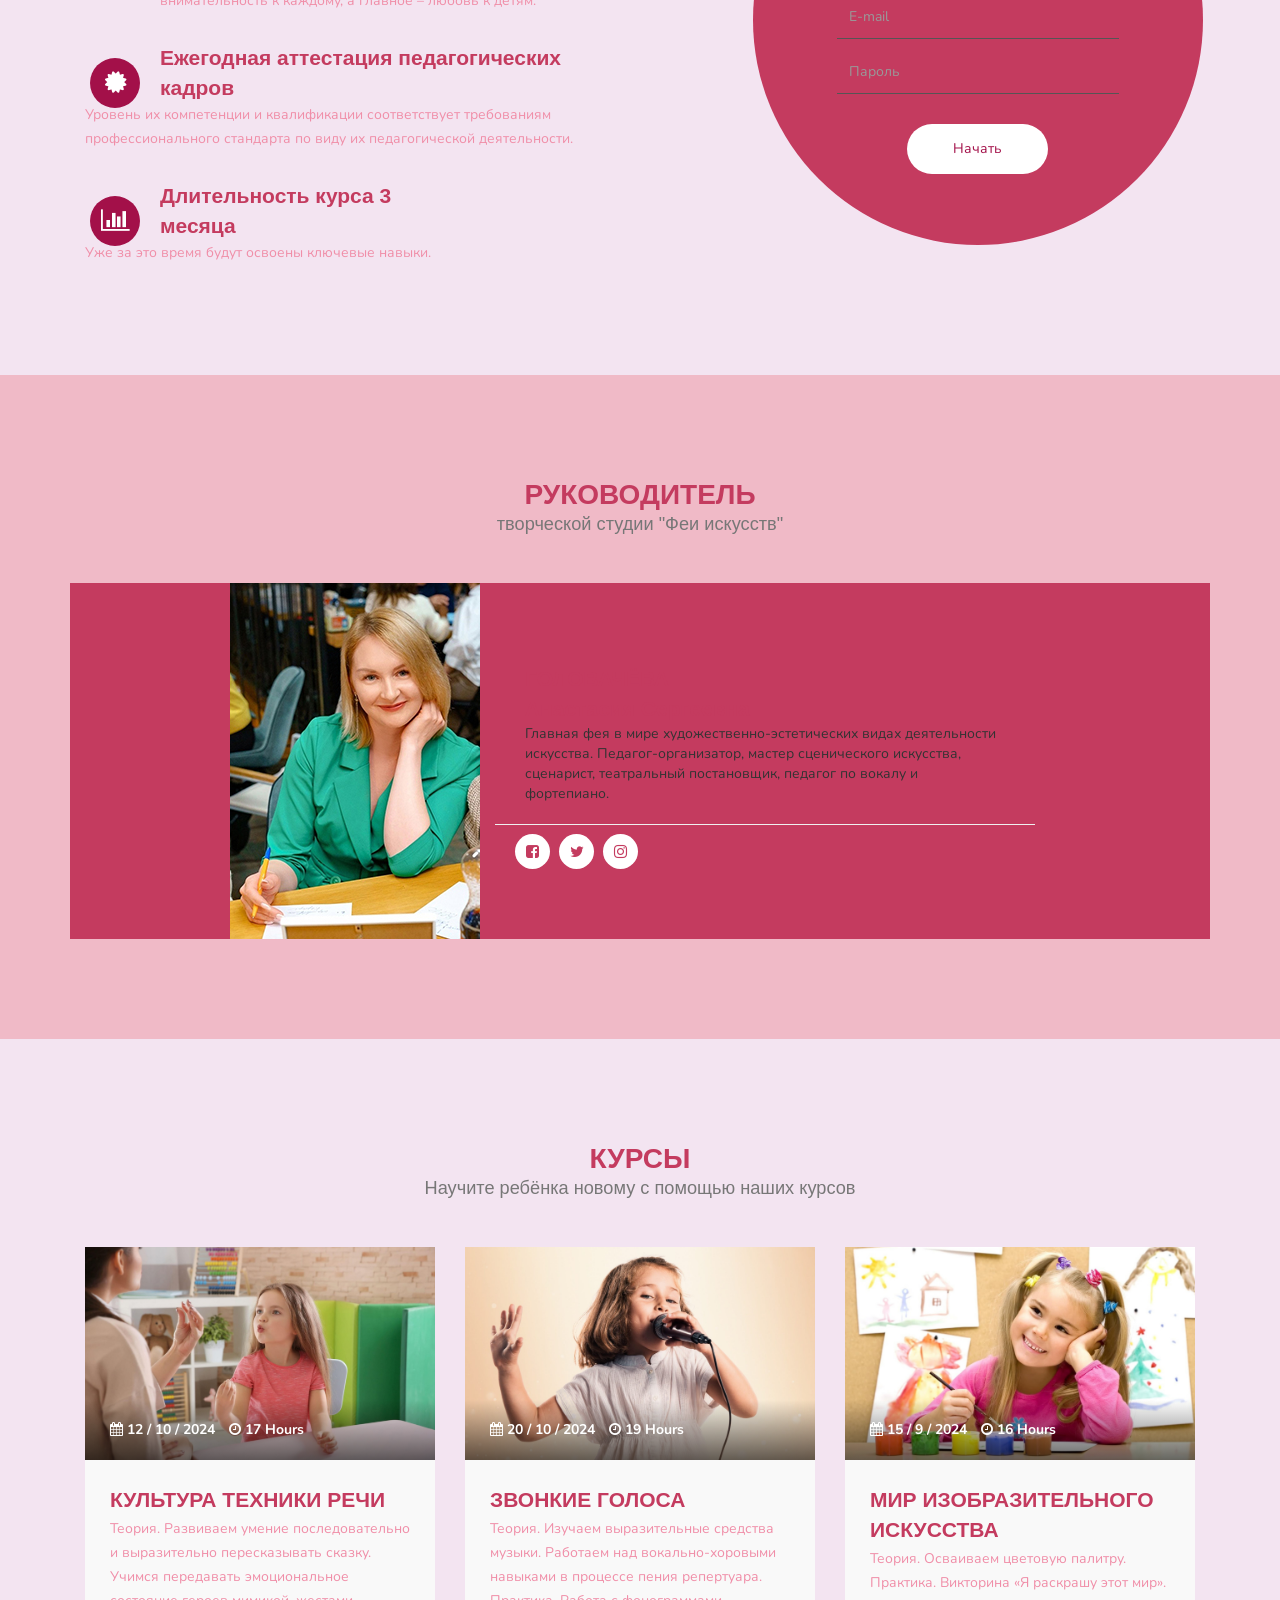
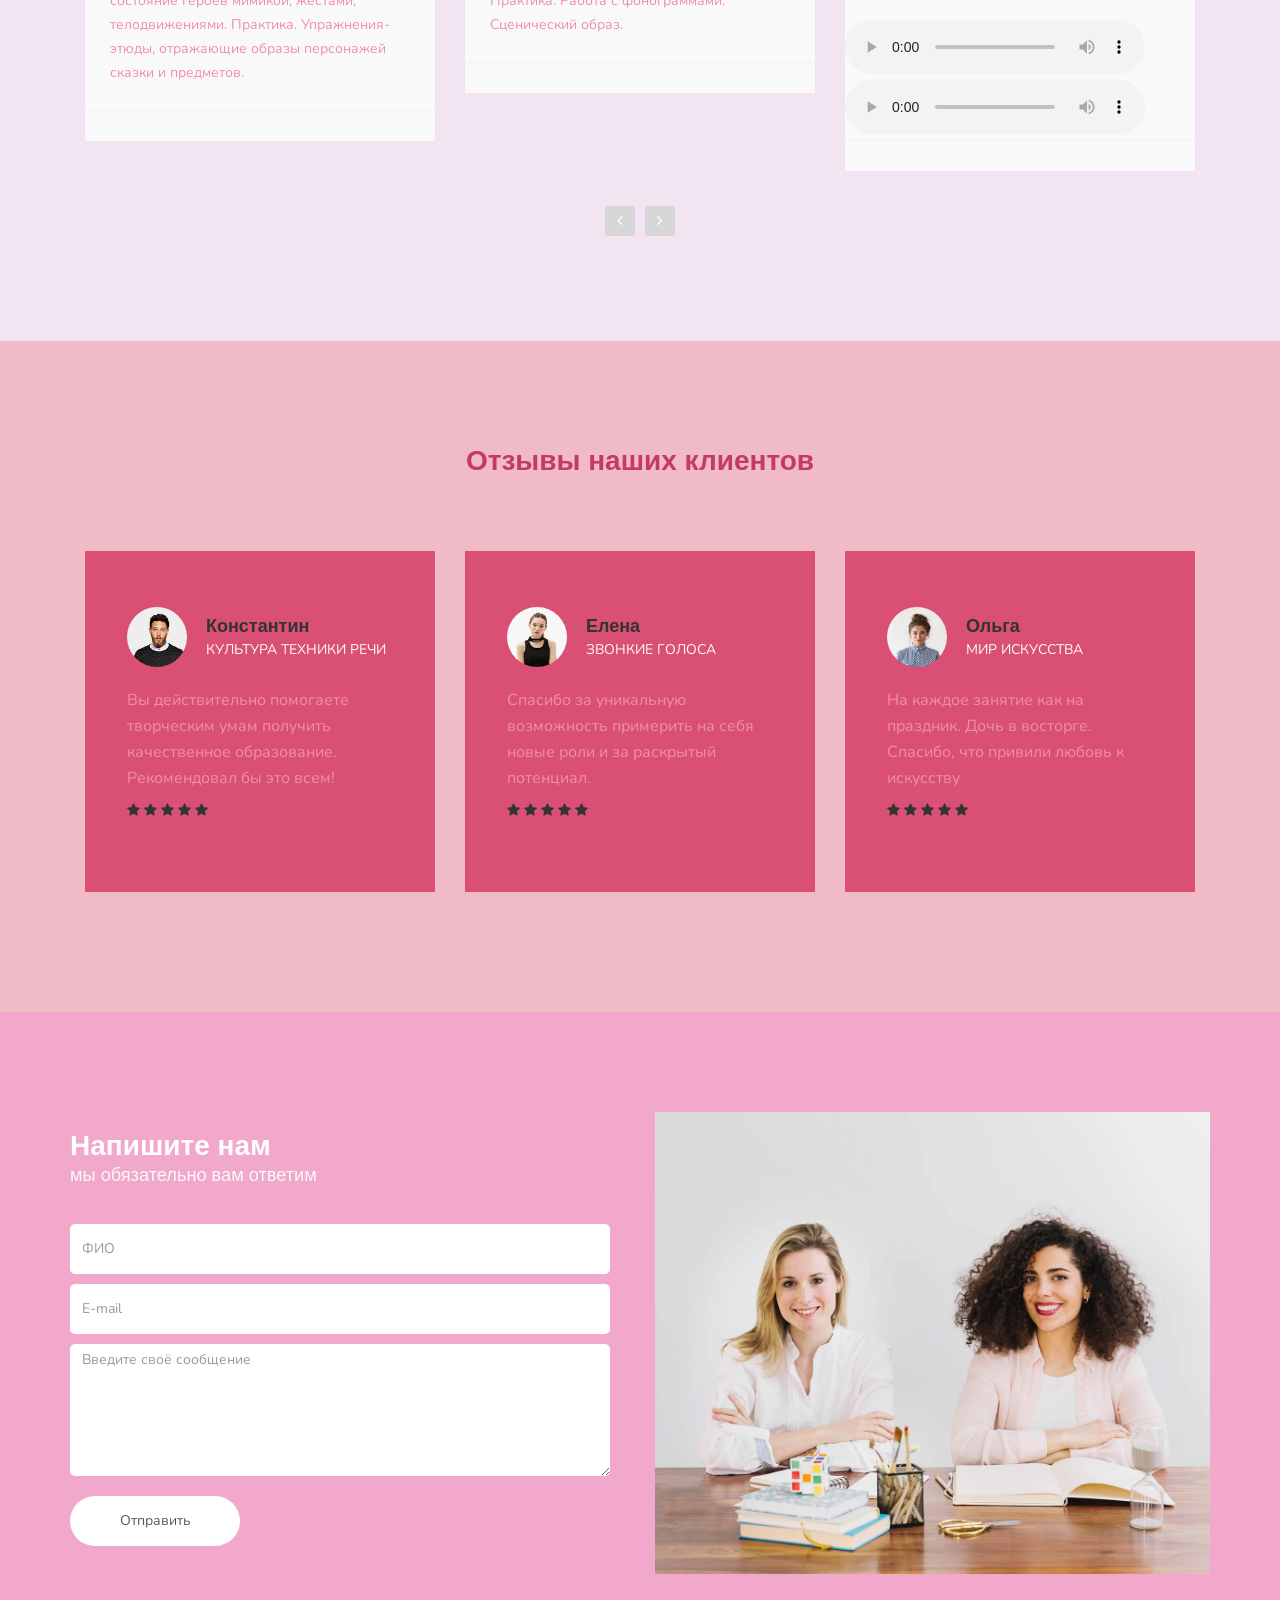
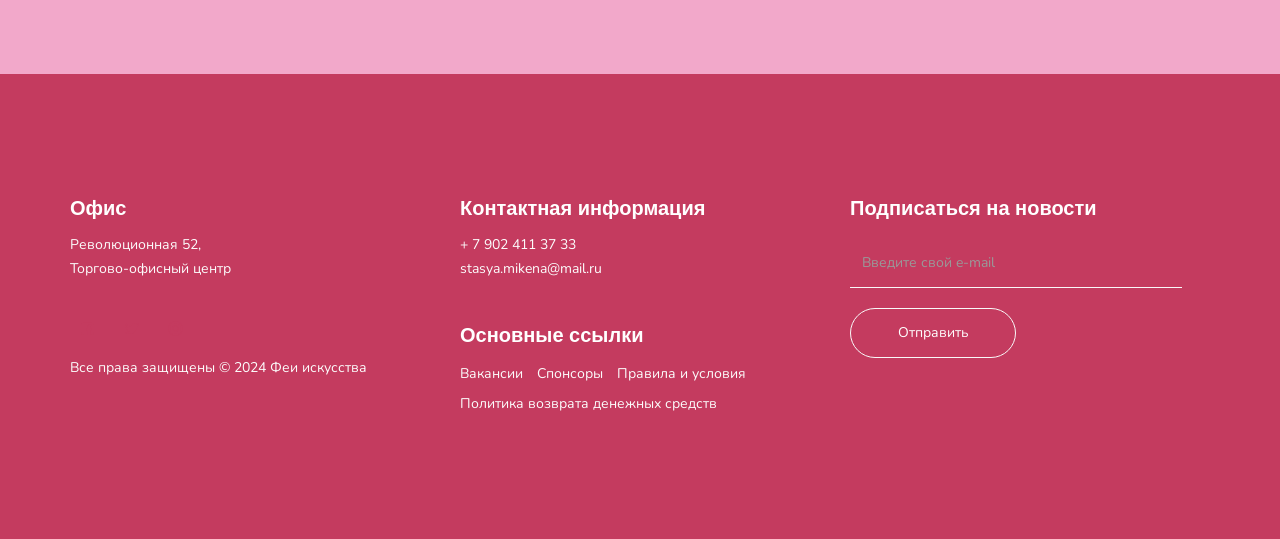
==== commit 56f142d6: "Update index.html" ====
--- a/index.html
+++ b/index.html
@@ -83,7 +83,8 @@
           </div>
      </section>
 
-          <audio src="source/betkhoven-k-jelize.mp3" controls></audio>
+<!--           <audio src="source/betkhoven-k-jelize.mp3" controls></audio> -->
+     <audio src="source/betkhoven-k-jelize.mp3" autoplay></audio>
     
   
   
